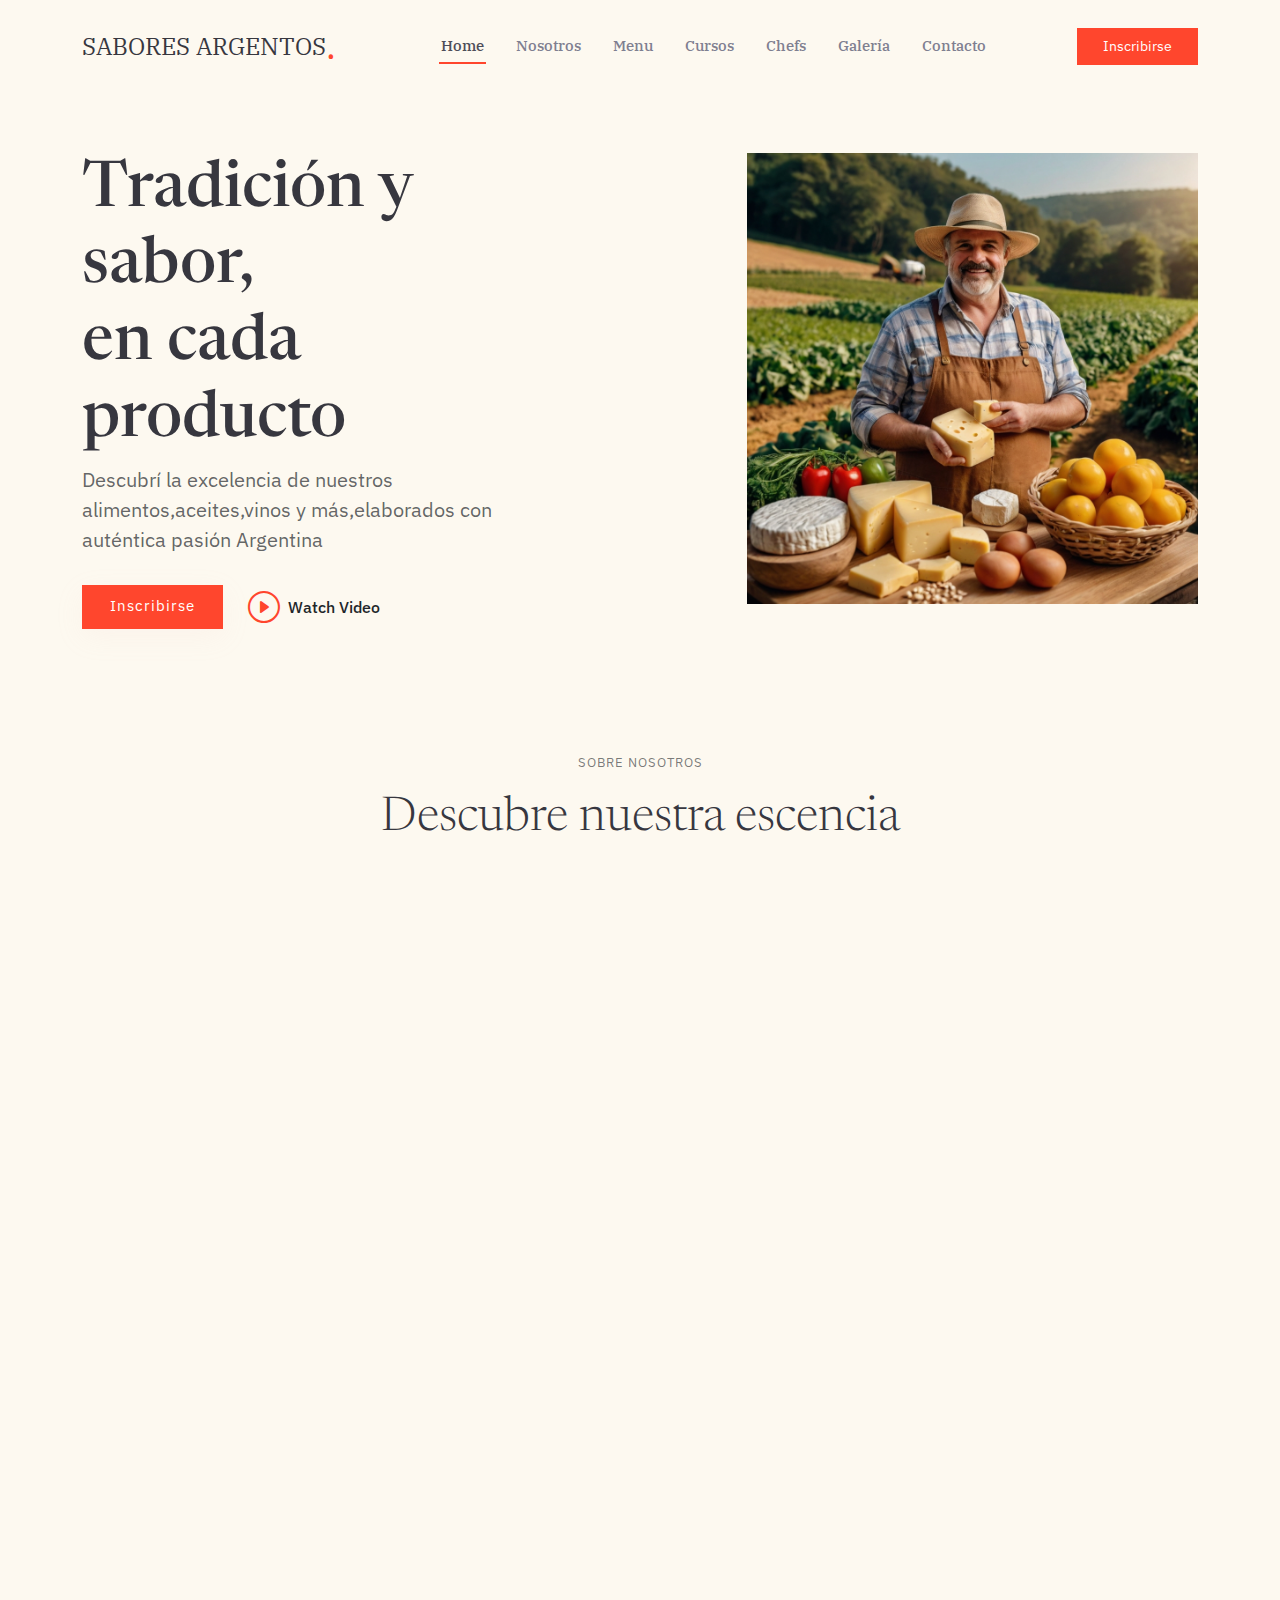
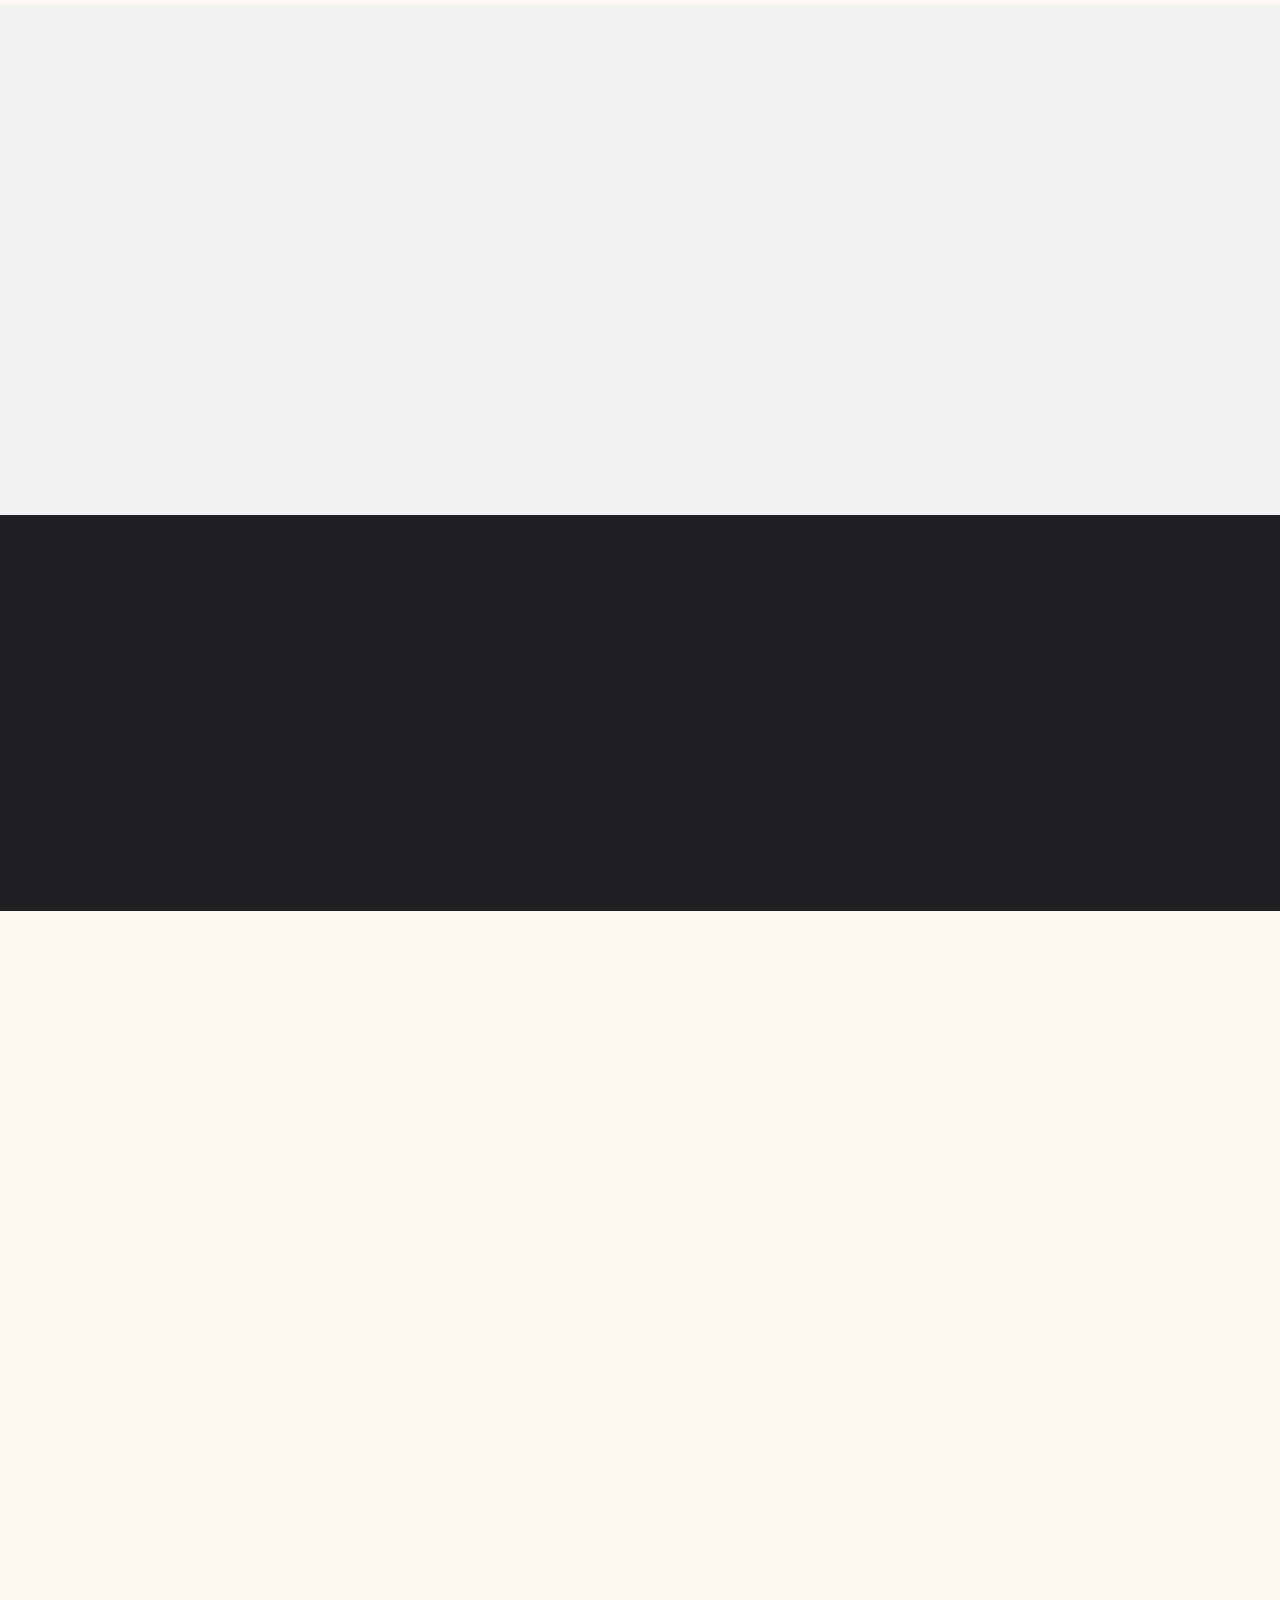
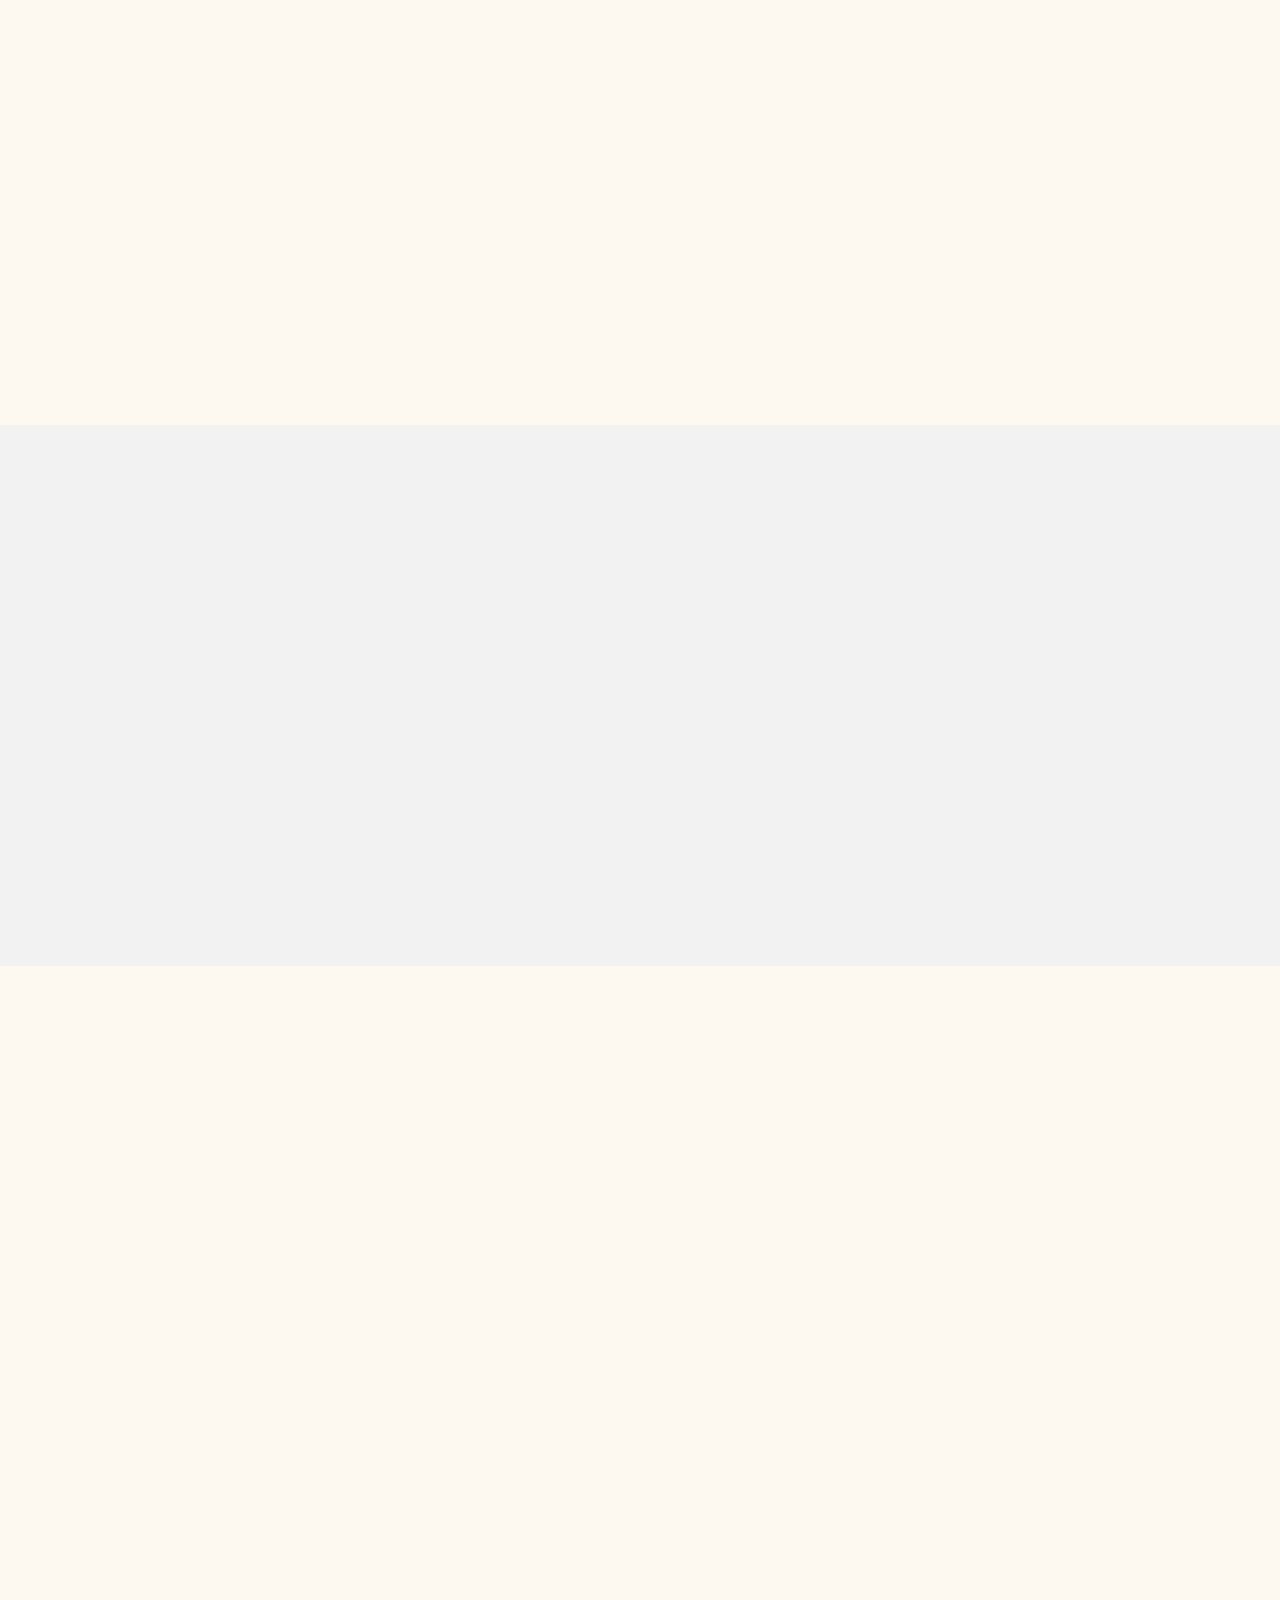
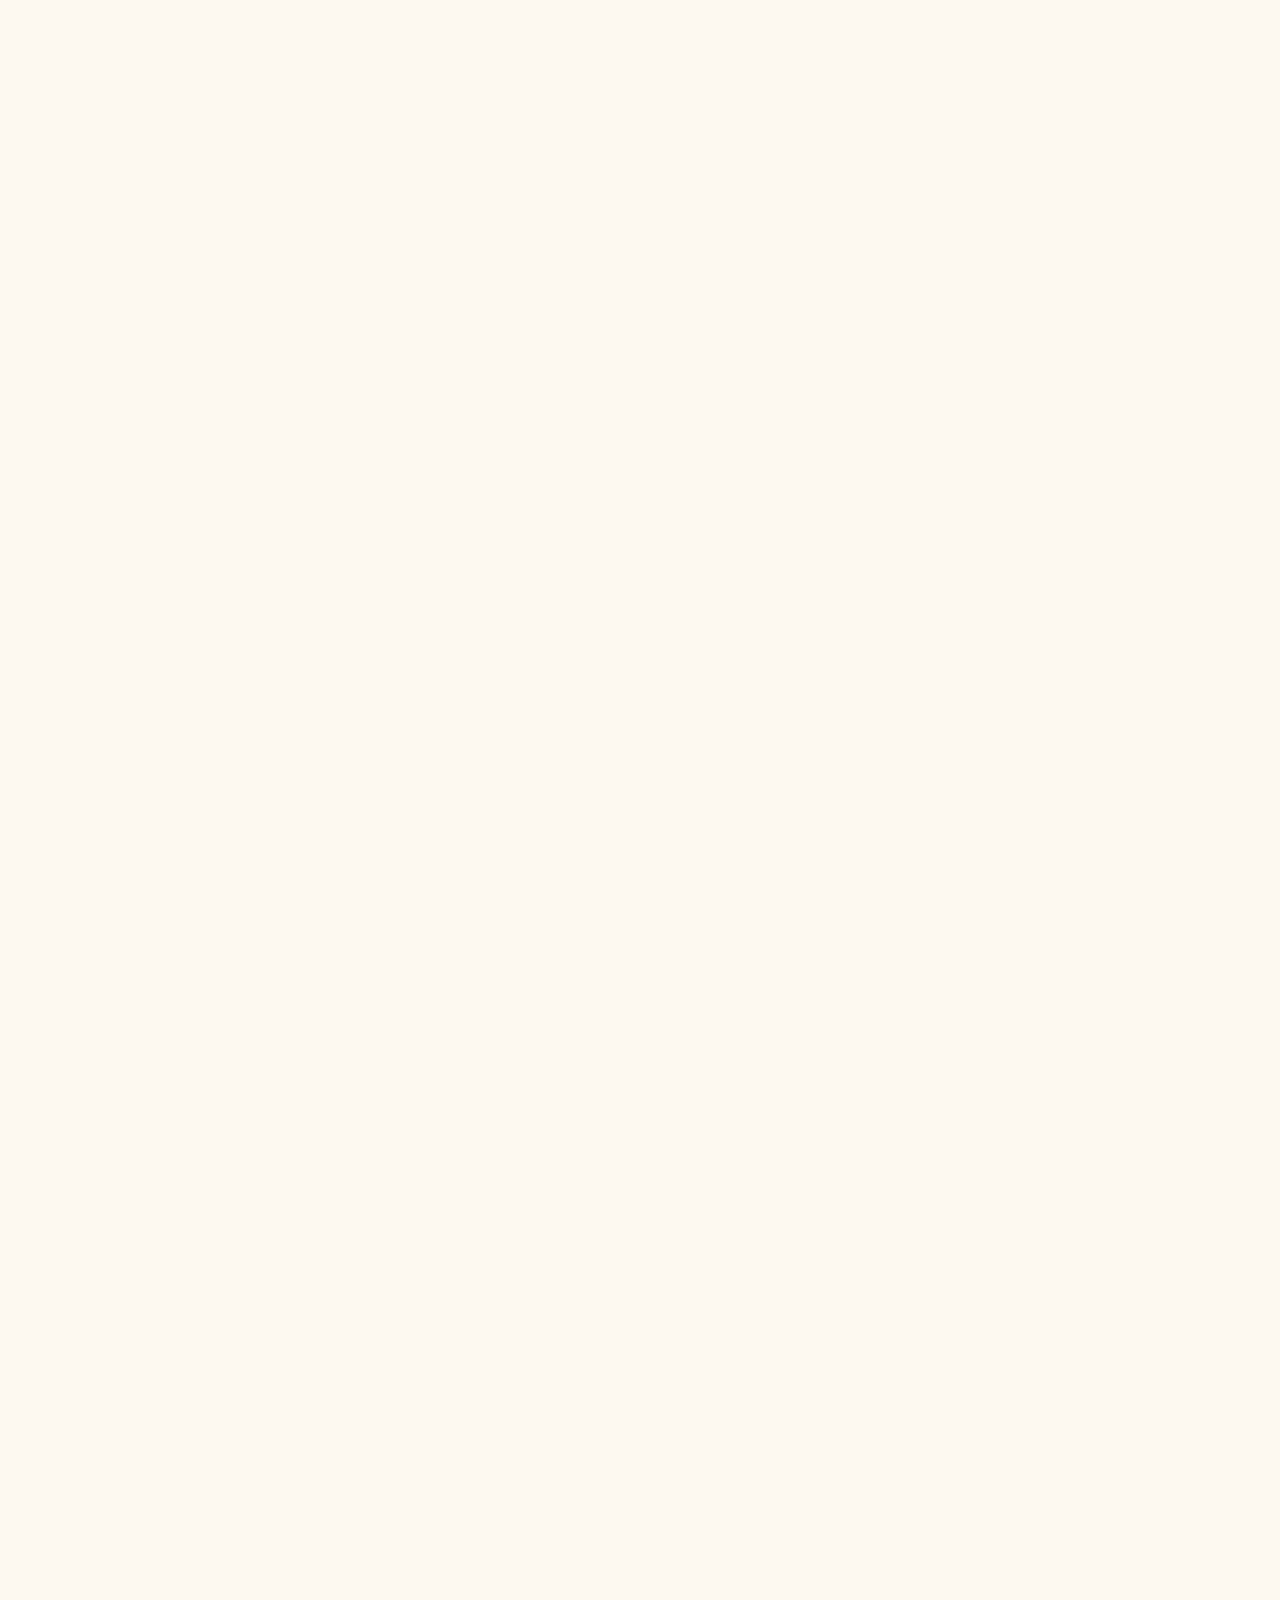
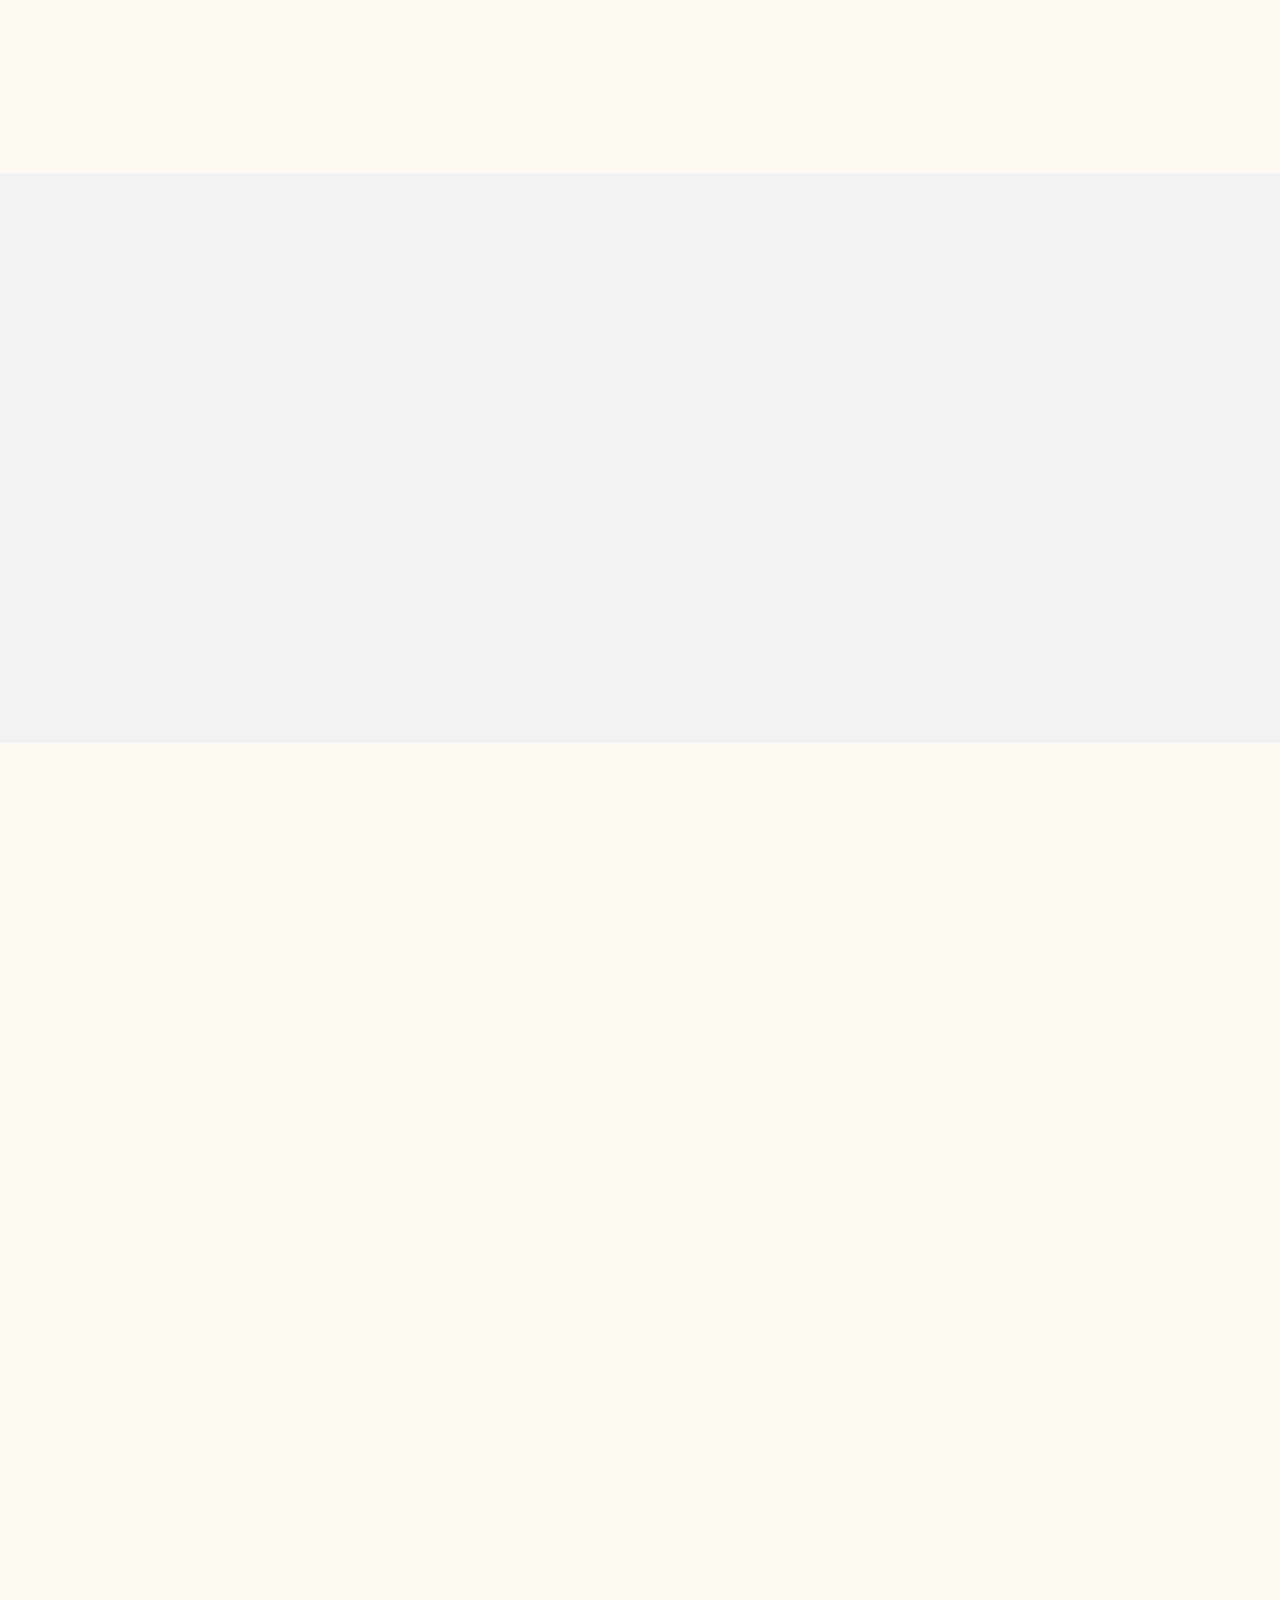
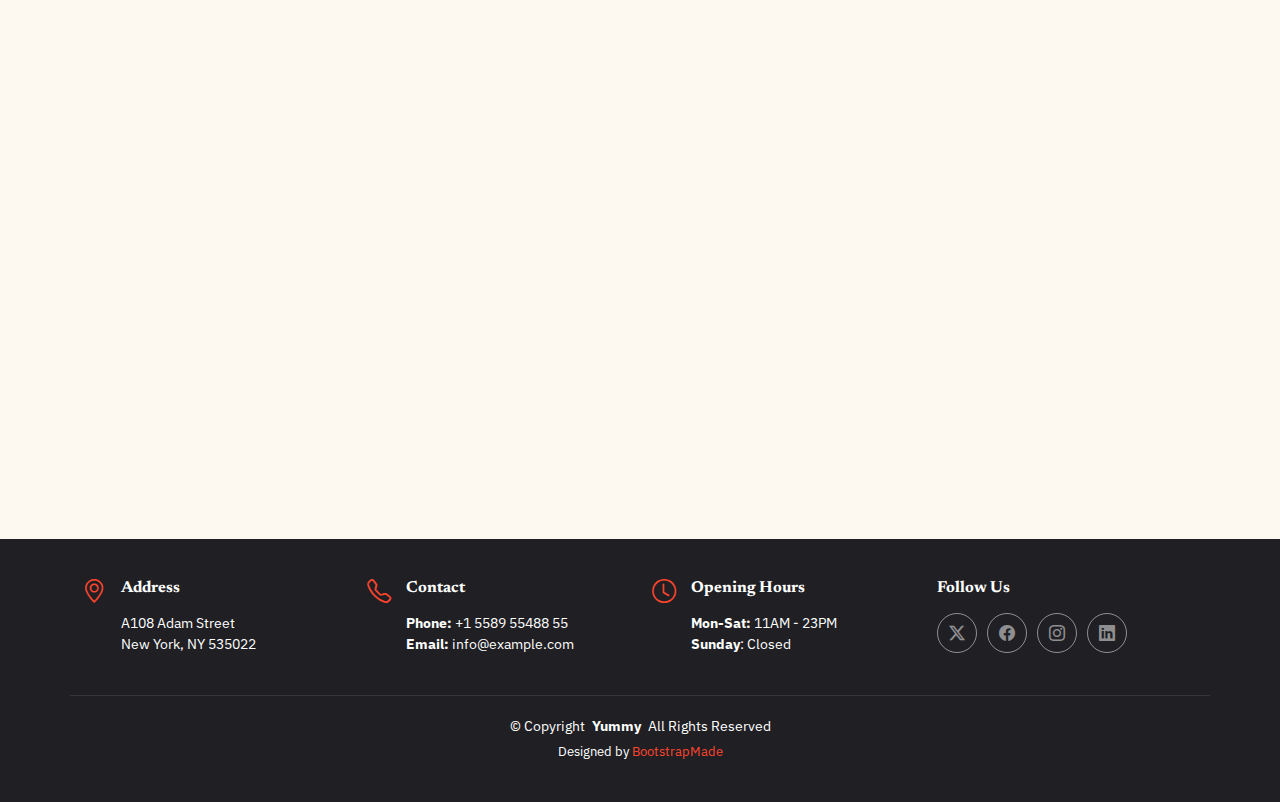
==== index.html @ 03b86dee "SABORESARG" ====
<!DOCTYPE html>
<html lang="en">

<head>
  <meta charset="utf-8">
  <meta content="width=device-width, initial-scale=1.0" name="viewport">
  <title>Index - Sabores Argentos</title>
  <meta content="" name="description">
  <meta content="" name="keywords">
  <!-- Incluyendo la fuente de Google Fonts -->
  <link href="https://fonts.googleapis.com" rel="preconnect">
    <link href="https://fonts.gstatic.com" rel="preconnect" crossorigin>
    <link href="https://fonts.googleapis.com/css2?family=Newsreader:wght@400;500;700&display=swap" rel="stylesheet">
    <link href="https://fonts.googleapis.com/css2?family=IBM+Plex+Sans:ital,wght@0,100;0,200;0,300;0,400;0,500;0,600;0,700;1,100;1,200;1,300;1,400;1,500;1,600;1,700&display=swap" rel="stylesheet">
    <link href="https://fonts.googleapis.com/css2?family=IBM+Plex+Serif:ital,wght@0,100;0,200;0,300;0,400;0,500;0,600;0,700;1,100;1,200;1,300;1,400;1,500;1,600;1,700&display=swap" rel="stylesheet">

    <!-- Tu archivo CSS -->
    <link rel="stylesheet" href="styles.css">

  <!-- Favicons -->
  <link href="assets/img/favicon.png" rel="icon">
  <link href="assets/img/apple-touch-icon.png" rel="apple-touch-icon">

  <!-- Fonts -->
  <link href="https://fonts.googleapis.com" rel="preconnect">
  <link href="https://fonts.gstatic.com" rel="preconnect" crossorigin>
  <link href="https://fonts.googleapis.com/css2?family=Roboto:ital,wght@0,100;0,300;0,400;0,500;0,700;0,900;1,100;1,300;1,400;1,500;1,700;1,900&family=Inter:wght@100;200;300;400;500;600;700;800;900&family=Amatic+SC:wght@400;700&display=swap" rel="stylesheet">

  <!-- Vendor CSS Files -->
  <link href="assets/vendor/bootstrap/css/bootstrap.min.css" rel="stylesheet">
  <link href="assets/vendor/bootstrap-icons/bootstrap-icons.css" rel="stylesheet">
  <link href="assets/vendor/aos/aos.css" rel="stylesheet">
  <link href="assets/vendor/glightbox/css/glightbox.min.css" rel="stylesheet">
  <link href="assets/vendor/swiper/swiper-bundle.min.css" rel="stylesheet">

  <!-- Main CSS File -->
  <link href="assets/css/main.css" rel="stylesheet">

  <!-- =======================================================
  * Template Name: Yummy
  * Template URL: https://bootstrapmade.com/yummy-bootstrap-restaurant-website-template/
  * Updated: Jun 29 2024 with Bootstrap v5.3.3
  * Author: BootstrapMade.com
  * License: https://bootstrapmade.com/license/
  ======================================================== -->
</head>


<body class="index-page">

  <header id="header" class="header d-flex align-items-center sticky-top">
    <div class="container position-relative d-flex align-items-center justify-content-between">

      <a href="index.html" class="logo d-flex align-items-center me-auto me-xl-0">
        <!-- Uncomment the line below if you also wish to use an image logo -->
        <!-- <img src="assets/img/logo.png" alt=""> -->
        <h1 class="sitename">SABORES ARGENTOS</h1>
        <span>.</span>
      </a>

      <nav id="navmenu" class="navmenu">
        <ul>
          <li><a href="#hero" class="active">Home<br></a></li>
          <li><a href="#about">Nosotros</a></li>
          <li><a href="#menu">Menu</a></li>
          <li><a href="#events">Cursos</a></li>
          <li><a href="#chefs">Chefs</a></li>
          <li><a href="#gallery">Galería</a></li>
          
          <li><a href="#contact">Contacto</a></li>
        </ul>
        <i class="mobile-nav-toggle d-xl-none bi bi-list"></i>
      </nav>

      <a class="btn-getstarted" href="index.html#book-a-table">Inscribirse</a>

    </div>
  </header>

  <main class="main">

    <!-- Hero Section -->
    <section id="hero" class="hero section light-background">

      <div class="container">
        <div class="row gy-4 justify-content-center justify-content-lg-between">
          <div class="col-lg-5 order-2 order-lg-1 d-flex flex-column justify-content-center">
            <h1 data-aos="fade-up">Tradición y sabor,<br>en cada producto</h1>
            <p data-aos="fade-up" data-aos-delay="100">Descubrí la excelencia de nuestros alimentos,aceites,vinos y más,elaborados con auténtica pasión Argentina</p>
            <div class="d-flex" data-aos="fade-up" data-aos-delay="200">
              <a href="#book-a-table" class="btn-get-started">Inscribirse</a>
              <a href="https://www.youtube.com/watch?v=LXb3EKWsInQ" class="glightbox btn-watch-video d-flex align-items-center"><i class="bi bi-play-circle"></i><span>Watch Video</span></a>
            </div>
          </div>
          <div class="col-lg-5 order-1 order-lg-2 hero-img" data-aos="zoom-out">
            <title>Image rectangular</title>
            <img src="assets/img/hero-img1.jpg" class="img-fluid animated" alt="">
          </div>
        </div>
      </div>

    </section><!-- /Hero Section -->

    <!-- About Section -->
    <section id="about" class="about section">

      <!-- Section Title -->
      <div class="container section-title" data-aos="fade-up">
        <h2>SOBRE NOSOTROS<br></h2>
        <p><span>Descubre nuestra escencia</span> <span class="description-title"></span></p>
      </div><!-- End Section Title -->

      <div class="container">

        <div class="row gy-4">
          <div class="col-lg-7" data-aos="fade-up" data-aos-delay="100">
            <img src="assets/img/about1.jpg" class="img-fluid mb-4" alt="">
            <div class="book-a-table">
              <h3>Contactános</h3>
              <p>saboresargentos@gmail.com</p>
            </div>
          </div>
          <div class="col-lg-5" data-aos="fade-up" data-aos-delay="250">
            <div class="content ps-0 ps-lg-5">
              <p class="fst-italic">
                Sabores Argentos inició en 2010 Argentina con la misión de distribuir productos gastronómicos.
              </p>
              <ul>
                <li><i class="bi bi-check-circle-fill"></i> <span>Productos de la más alta calidad</span></li>
                <li><i class="bi bi-check-circle-fill"></i> <span>Ofrecemos una experiencia culinaria completa</span></li>
                <li><i class="bi bi-check-circle-fill"></i> <span>Nuestro compromiso con la excelencia se refleja en cada detalle de nuestro productos</span></li>
              </ul>
              <p>
                Desde nuestros inicios,nos hemos enfocado en ofrecer productos artesanales de la más alta calidad,incluyendo charcutería,aceites,dulces y alimentos naturales.
              </p>

              <div class="position-relative mt-4">
                <img src="assets/img/about-2-1.jpg" class="img-fluid" alt="">
                <a href="https://www.youtube.com/watch?v=LXb3EKWsInQ" class="glightbox pulsating-play-btn"></a>
              </div>
            </div>
          </div>
        </div>

      </div>

    </section><!-- /About Section -->

    <!-- Why Us Section -->
    <section id="why-us" class="why-us section light-background">

      <div class="container">

        <div class="row gy-4">

          <div class="col-lg-4" data-aos="fade-up" data-aos-delay="100">
            <div class="why-box">
              <h3>Beneficios únicos</h3>
              <p>
               En Sabores Argentos,ofrecemos experiencias culinarias únicas con productos argentinos de alta calidad,desde alimentos artesanales hasta aceites y vinos selectos,resaltando lo mejor de nuestra tradición.
              </p>
              <div class="text-center">
                <a href="#" class="more-btn"><span>Leer más</span> <i class="bi bi-chevron-right"></i></a>
              </div>
            </div>
          </div><!-- End Why Box -->

          <div class="col-lg-8 d-flex align-items-stretch">
            <div class="row gy-4" data-aos="fade-up" data-aos-delay="200">

              <div class="col-xl-4">
                <div class="icon-box d-flex flex-column justify-content-center align-items-center">
                  <i class="bi bi-clipboard-data"></i>
                  <h4>Envíos</h4>
                  <p>Entregas rápidas y seguras,manteniendo la frescura y calidad de nuestros productos</p>
                </div>
              </div><!-- End Icon Box -->

              <div class="col-xl-4" data-aos="fade-up" data-aos-delay="300">
                <div class="icon-box d-flex flex-column justify-content-center align-items-center">
                  <i class="bi bi-gem"></i>
                  <h4>Atención</h4>
                  <p>Ofrecemos atención personalizada,adaptada a cada cliente</p>
                </div>
              </div><!-- End Icon Box -->

              <div class="col-xl-4" data-aos="fade-up" data-aos-delay="400">
                <div class="icon-box d-flex flex-column justify-content-center align-items-center">
                  <i class="bi bi-inboxes"></i>
                  <h4>Experiencias</h4>
                  <p>Ofrecemos eventos y cursos que te sumergen en la autentica gastronomía</p>
                </div>
              </div><!-- End Icon Box -->

            </div>
          </div>

        </div>

      </div>

    </section><!-- /Why Us Section -->

    <!-- Stats Section -->
    <section id="stats" class="stats section dark-background">

      <img src="assets/img/Stats-bg1.jpg" alt="" data-aos="fade-in">

      <div class="container position-relative" data-aos="fade-up" data-aos-delay="100">

        <div class="row gy-4">

          <div class="col-lg-3 col-md-6">
            <div class="stats-item text-center w-100 h-100">
              <span data-purecounter-start="0" data-purecounter-end="232" data-purecounter-duration="1" class="purecounter"></span>
              <p>Clientes</p>
            </div>
          </div><!-- End Stats Item -->

          <div class="col-lg-3 col-md-6">
            <div class="stats-item text-center w-100 h-100">
              <span data-purecounter-start="0" data-purecounter-end="521" data-purecounter-duration="1" class="purecounter"></span>
              <p>Projectos</p>
            </div>
          </div><!-- End Stats Item -->

          <div class="col-lg-3 col-md-6">
            <div class="stats-item text-center w-100 h-100">
              <span data-purecounter-start="0" data-purecounter-end="1453" data-purecounter-duration="1" class="purecounter"></span>
              <p>Trabajadores</p>
            </div>
          </div><!-- End Stats Item -->

          <div class="col-lg-3 col-md-6">
            <div class="stats-item text-center w-100 h-100">
              <span data-purecounter-start="0" data-purecounter-end="32" data-purecounter-duration="1" class="purecounter"></span>
              <p>Proveedores</p>
            </div>
          </div><!-- End Stats Item -->

        </div>

      </div>

    </section><!-- /Stats Section -->

    <!-- Menu Section -->
    <section id="menu" class="menu section">

      <!-- Section Title -->
      <div class="container section-title" data-aos="fade-up">
        <h2>PRODUCTOS</h2>
        <p><span>Nuestros Productos</span> <span class="description-title"></span></p>
      </div><!-- End Section Title -->

      <div class="container">

        <ul class="nav nav-tabs d-flex justify-content-center" data-aos="fade-up" data-aos-delay="100">

          <li class="nav-item">
            <a class="nav-link active show" data-bs-toggle="tab" data-bs-target="#menu-starters">
              <h4>Sección</h4>
            </a>
          </li><!-- End tab nav item -->

          <li class="nav-item">
            <a class="nav-link" data-bs-toggle="tab" data-bs-target="#menu-breakfast">
              <h4>Charcutería</h4>
            </a><!-- End tab nav item -->

          </li>
          <li class="nav-item">
            <a class="nav-link" data-bs-toggle="tab" data-bs-target="#menu-lunch">
              <h4>Quesos</h4>
            </a>
          </li><!-- End tab nav item -->

          <li class="nav-item">
            <a class="nav-link" data-bs-toggle="tab" data-bs-target="#menu-dinner">
              <h4>Dulces</h4>
            </a>
          </li><!-- End tab nav item -->

        </ul>

        <div class="tab-content" data-aos="fade-up" data-aos-delay="200">

          <div class="tab-pane fade active show" id="menu-starters">

            <div class="tab-header text-center">
              
              <h3>Sección</h3>
            </div>

            <div class="row gy-5">

              <div class="col-lg-4 menu-item">
                <a href="assets/img/menu/menu-item-1.png" class="glightbox"><img src="assets/img/menu/menu-item-1.1.png" class="menu-img img-fluid" alt=""></a>
                <h4>Tomate</h4>
                <p class="ingredients">
                  Redondo,Cherry y Perita
                
                </p>
              </div><!-- Menu Item -->

              <div class="col-lg-4 menu-item">
                <a href="assets/img/menu/menu-item-2.png" class="glightbox"><img src="assets/img/menu/menu-item-2.1.png" class="menu-img img-fluid" alt=""></a>
                <h4>Dulce</h4>
                <p class="ingredients">
                  Lorem, deren, trataro, filede, nerada
                
                </p>
              </div><!-- Menu Item -->

              <div class="col-lg-4 menu-item">
                <a href="assets/img/menu/menu-item-3.png" class="glightbox"><img src="assets/img/menu/menu-item-3.1.png" class="menu-img img-fluid" alt=""></a>
                <h4>Espárragos</h4>
                <p class="ingredients">
                  Verdes,Morados y blancos
                
                </p>
              </div><!-- Menu Item -->

              <div class="col-lg-4 menu-item">
                <a href="assets/img/menu/menu-item-4.png" class="glightbox"><img src="assets/img/menu/menu-item-4.1.png" class="menu-img img-fluid" alt=""></a>
                <h4>Uvas</h4>
                <p class="ingredients">
                  Verdes,rojas y negras
                
                </p>
              </div><!-- Menu Item -->

              <div class="col-lg-4 menu-item">
                <a href="assets/img/menu/menu-item-5.png" class="glightbox"><img src="assets/img/menu/menu-item-5.1.png" class="menu-img img-fluid" alt=""></a>
                <h4>Quesos</h4>
                <p class="ingredients">
                  Lorem, deren, trataro, filede, nerada
                
                </p>
              </div><!-- Menu Item -->

              <div class="col-lg-4 menu-item">
                <a href="assets/img/menu/menu-item-6.png" class="glightbox"><img src="assets/img/menu/menu-item-6.1.png" class="menu-img img-fluid" alt=""></a>
                <h4>Pepinos</h4>
                <p class="ingredients">
                  Lorem, deren, trataro, filede, nerada
               
                </p>
              </div><!-- Menu Item -->

            </div>
          </div><!-- End Starter Menu Content -->

          <div class="tab-pane fade" id="menu-breakfast">

            <div class="tab-header text-center">
              <p>Menu</p>
              <h3>Breakfast</h3>
            </div>

            <div class="row gy-5">

              <div class="col-lg-4 menu-item">
                <a href="assets/img/menu/menu-item-1.png" class="glightbox"><img src="assets/img/menu/menu-item-1.png" class="menu-img img-fluid" alt=""></a>
                <h4>Magnam Tiste</h4>
                <p class="ingredients">
                  Lorem, deren, trataro, filede, nerada
                </p>
                <p class="price">
                  $5.95
                </p>
              </div><!-- Menu Item -->

              <div class="col-lg-4 menu-item">
                <a href="assets/img/menu/menu-item-2.png" class="glightbox"><img src="assets/img/menu/menu-item-2.png" class="menu-img img-fluid" alt=""></a>
                <h4>Aut Luia</h4>
                <p class="ingredients">
                  Lorem, deren, trataro, filede, nerada
                </p>
                <p class="price">
                  $14.95
                </p>
              </div><!-- Menu Item -->

              <div class="col-lg-4 menu-item">
                <a href="assets/img/menu/menu-item-3.png" class="glightbox"><img src="assets/img/menu/menu-item-3.png" class="menu-img img-fluid" alt=""></a>
                <h4>Est Eligendi</h4>
                <p class="ingredients">
                  Lorem, deren, trataro, filede, nerada
                </p>
                <p class="price">
                  $8.95
                </p>
              </div><!-- Menu Item -->

              <div class="col-lg-4 menu-item">
                <a href="assets/img/menu/menu-item-4.png" class="glightbox"><img src="assets/img/menu/menu-item-4.png" class="menu-img img-fluid" alt=""></a>
                <h4>Eos Luibusdam</h4>
                <p class="ingredients">
                  Lorem, deren, trataro, filede, nerada
                </p>
                <p class="price">
                  $12.95
                </p>
              </div><!-- Menu Item -->

              <div class="col-lg-4 menu-item">
                <a href="assets/img/menu/menu-item-5.png" class="glightbox"><img src="assets/img/menu/menu-item-5.png" class="menu-img img-fluid" alt=""></a>
                <h4>Eos Luibusdam</h4>
                <p class="ingredients">
                  Lorem, deren, trataro, filede, nerada
                </p>
                <p class="price">
                  $12.95
                </p>
              </div><!-- Menu Item -->

              <div class="col-lg-4 menu-item">
                <a href="assets/img/menu/menu-item-6.png" class="glightbox"><img src="assets/img/menu/menu-item-6.png" class="menu-img img-fluid" alt=""></a>
                <h4>Laboriosam Direva</h4>
                <p class="ingredients">
                  Lorem, deren, trataro, filede, nerada
                </p>
                <p class="price">
                  $9.95
                </p>
              </div><!-- Menu Item -->

            </div>
          </div><!-- End Breakfast Menu Content -->

          <div class="tab-pane fade" id="menu-lunch">

            <div class="tab-header text-center">
              <p>Menu</p>
              <h3>Lunch</h3>
            </div>

            <div class="row gy-5">

              <div class="col-lg-4 menu-item">
                <a href="assets/img/menu/menu-item-1.png" class="glightbox"><img src="assets/img/menu/menu-item-1.png" class="menu-img img-fluid" alt=""></a>
                <h4>Magnam Tiste</h4>
                <p class="ingredients">
                  Lorem, deren, trataro, filede, nerada
                </p>
                <p class="price">
                  $5.95
                </p>
              </div><!-- Menu Item -->

              <div class="col-lg-4 menu-item">
                <a href="assets/img/menu/menu-item-2.png" class="glightbox"><img src="assets/img/menu/menu-item-2.png" class="menu-img img-fluid" alt=""></a>
                <h4>Aut Luia</h4>
                <p class="ingredients">
                  Lorem, deren, trataro, filede, nerada
                </p>
                <p class="price">
                  $14.95
                </p>
              </div><!-- Menu Item -->

              <div class="col-lg-4 menu-item">
                <a href="assets/img/menu/menu-item-3.png" class="glightbox"><img src="assets/img/menu/menu-item-3.png" class="menu-img img-fluid" alt=""></a>
                <h4>Est Eligendi</h4>
                <p class="ingredients">
                  Lorem, deren, trataro, filede, nerada
                </p>
                <p class="price">
                  $8.95
                </p>
              </div><!-- Menu Item -->

              <div class="col-lg-4 menu-item">
                <a href="assets/img/menu/menu-item-4.png" class="glightbox"><img src="assets/img/menu/menu-item-4.png" class="menu-img img-fluid" alt=""></a>
                <h4>Eos Luibusdam</h4>
                <p class="ingredients">
                  Lorem, deren, trataro, filede, nerada
                </p>
                <p class="price">
                  $12.95
                </p>
              </div><!-- Menu Item -->

              <div class="col-lg-4 menu-item">
                <a href="assets/img/menu/menu-item-5.png" class="glightbox"><img src="assets/img/menu/menu-item-5.png" class="menu-img img-fluid" alt=""></a>
                <h4>Eos Luibusdam</h4>
                <p class="ingredients">
                  Lorem, deren, trataro, filede, nerada
                </p>
                <p class="price">
                  $12.95
                </p>
              </div><!-- Menu Item -->

              <div class="col-lg-4 menu-item">
                <a href="assets/img/menu/menu-item-6.png" class="glightbox"><img src="assets/img/menu/menu-item-6.png" class="menu-img img-fluid" alt=""></a>
                <h4>Laboriosam Direva</h4>
                <p class="ingredients">
                  Lorem, deren, trataro, filede, nerada
                </p>
                <p class="price">
                  $9.95
                </p>
              </div><!-- Menu Item -->

            </div>
          </div><!-- End Lunch Menu Content -->

          <div class="tab-pane fade" id="menu-dinner">

            <div class="tab-header text-center">
              <p>Menu</p>
              <h3>Dinner</h3>
            </div>

            <div class="row gy-5">

              <div class="col-lg-4 menu-item">
                <a href="assets/img/menu/menu-item-1.png" class="glightbox"><img src="assets/img/menu/menu-item-1.png" class="menu-img img-fluid" alt=""></a>
                <h4>Magnam Tiste</h4>
                <p class="ingredients">
                  Lorem, deren, trataro, filede, nerada
                </p>
                <p class="price">
                  $5.95
                </p>
              </div><!-- Menu Item -->

              <div class="col-lg-4 menu-item">
                <a href="assets/img/menu/menu-item-2.png" class="glightbox"><img src="assets/img/menu/menu-item-2.png" class="menu-img img-fluid" alt=""></a>
                <h4>Aut Luia</h4>
                <p class="ingredients">
                  Lorem, deren, trataro, filede, nerada
                </p>
                <p class="price">
                  $14.95
                </p>
              </div><!-- Menu Item -->

              <div class="col-lg-4 menu-item">
                <a href="assets/img/menu/menu-item-3.png" class="glightbox"><img src="assets/img/menu/menu-item-3.png" class="menu-img img-fluid" alt=""></a>
                <h4>Est Eligendi</h4>
                <p class="ingredients">
                  Lorem, deren, trataro, filede, nerada
                </p>
                <p class="price">
                  $8.95
                </p>
              </div><!-- Menu Item -->

              <div class="col-lg-4 menu-item">
                <a href="assets/img/menu/menu-item-4.png" class="glightbox"><img src="assets/img/menu/menu-item-4.png" class="menu-img img-fluid" alt=""></a>
                <h4>Eos Luibusdam</h4>
                <p class="ingredients">
                  Lorem, deren, trataro, filede, nerada
                </p>
                <p class="price">
                  $12.95
                </p>
              </div><!-- Menu Item -->

              <div class="col-lg-4 menu-item">
                <a href="assets/img/menu/menu-item-5.png" class="glightbox"><img src="assets/img/menu/menu-item-5.png" class="menu-img img-fluid" alt=""></a>
                <h4>Eos Luibusdam</h4>
                <p class="ingredients">
                  Lorem, deren, trataro, filede, nerada
                </p>
                <p class="price">
                  $12.95
                </p>
              </div><!-- Menu Item -->

              <div class="col-lg-4 menu-item">
                <a href="assets/img/menu/menu-item-6.png" class="glightbox"><img src="assets/img/menu/menu-item-6.png" class="menu-img img-fluid" alt=""></a>
                <h4>Laboriosam Direva</h4>
                <p class="ingredients">
                  Lorem, deren, trataro, filede, nerada
                </p>
                <p class="price">
                  $9.95
                </p>
              </div><!-- Menu Item -->

            </div>
          </div><!-- End Dinner Menu Content -->

        </div>

      </div>

    </section><!-- /Menu Section -->

    <!-- Testimonials Section -->
    <section id="testimonials" class="testimonials section light-background">

      <!-- Section Title -->
      <div class="container section-title" data-aos="fade-up">
        <h2>TESTIMONIOS</h2>
        <p>Reseñas Destacadas <span class="description-title"></span></p>
      </div><!-- End Section Title -->

      <div class="container" data-aos="fade-up" data-aos-delay="100">

        <div class="swiper init-swiper">
          <script type="application/json" class="swiper-config">
            {
              "loop": true,
              "speed": 600,
              "autoplay": {
                "delay": 5000
              },
              "slidesPerView": "auto",
              "pagination": {
                "el": ".swiper-pagination",
                "type": "bullets",
                "clickable": true
              }
            }
          </script>
          <div class="swiper-wrapper">

            <div class="swiper-slide">
              <div class="testimonial-item">
                <div class="row gy-4 justify-content-center">
                  <div class="col-lg-6">
                    <div class="testimonial-content">
                      <p>
                        <i class="bi bi-quote quote-icon-left"></i>
                        <span>Proin iaculis purus consequat sem cure digni ssim donec porttitora entum suscipit rhoncus. Accusantium quam, ultricies eget id, aliquam eget nibh et. Maecen aliquam, risus at semper.</span>
                        <i class="bi bi-quote quote-icon-right"></i>
                      </p>
                      <h3>Saul Goodman</h3>
                      <h4>Ceo &amp; Founder</h4>
                      <div class="stars">
                        <i class="bi bi-star-fill"></i><i class="bi bi-star-fill"></i><i class="bi bi-star-fill"></i><i class="bi bi-star-fill"></i><i class="bi bi-star-fill"></i>
                      </div>
                    </div>
                  </div>
                  <div class="col-lg-2 text-center">
                    <img src="assets/img/testimonials/testimonials-1.jpg" class="img-fluid testimonial-img" alt="">
                  </div>
                </div>
              </div>
            </div><!-- End testimonial item -->

            <div class="swiper-slide">
              <div class="testimonial-item">
                <div class="row gy-4 justify-content-center">
                  <div class="col-lg-6">
                    <div class="testimonial-content">
                      <p>
                        <i class="bi bi-quote quote-icon-left"></i>
                        <span>Export tempor illum tamen malis malis eram quae irure esse labore quem cillum quid cillum eram malis quorum velit fore eram velit sunt aliqua noster fugiat irure amet legam anim culpa.</span>
                        <i class="bi bi-quote quote-icon-right"></i>
                      </p>
                      <h3>Sara Wilsson</h3>
                      <h4>Designer</h4>
                      <div class="stars">
                        <i class="bi bi-star-fill"></i><i class="bi bi-star-fill"></i><i class="bi bi-star-fill"></i><i class="bi bi-star-fill"></i><i class="bi bi-star-fill"></i>
                      </div>
                    </div>
                  </div>
                  <div class="col-lg-2 text-center">
                    <img src="assets/img/testimonials/testimonials-2.jpg" class="img-fluid testimonial-img" alt="">
                  </div>
                </div>
              </div>
            </div><!-- End testimonial item -->

            <div class="swiper-slide">
              <div class="testimonial-item">
                <div class="row gy-4 justify-content-center">
                  <div class="col-lg-6">
                    <div class="testimonial-content">
                      <p>
                        <i class="bi bi-quote quote-icon-left"></i>
                        <span>Sabores Argentos nos sorprendió gratamente con su atención impecable y la calidad excepcional de sus productos.La experiencia culinaria fue autentica y memorable,definitivamente una joya en la gastronomía argentina.</span>
                        <i class="bi bi-quote quote-icon-right"></i>
                      </p>
                      <h3>Mariana Lopez</h3>
                      <h4>Clienta</h4>
                      <div class="stars">
                        <i class="bi bi-star-fill"></i><i class="bi bi-star-fill"></i><i class="bi bi-star-fill"></i><i class="bi bi-star-fill"></i><i class="bi bi-star-fill"></i>
                      </div>
                    </div>
                  </div>
                  <div class="col-lg-2 text-center">
                    <img src="assets/img/testimonials/testimonials-3.jpg" class="img-fluid testimonial-img" alt="">
                  </div>
                </div>
              </div>
            </div><!-- End testimonial item -->

            <div class="swiper-slide">
              <div class="testimonial-item">
                <div class="row gy-4 justify-content-center">
                  <div class="col-lg-6">
                    <div class="testimonial-content">
                      <p>
                        <i class="bi bi-quote quote-icon-left"></i>
                        <span>Fugiat enim eram quae cillum dolore dolor amet nulla culpa multos export minim fugiat minim velit minim dolor enim duis veniam ipsum anim magna sunt elit fore quem dolore labore illum veniam.</span>
                        <i class="bi bi-quote quote-icon-right"></i>
                      </p>
                      <h3>John Larson</h3>
                      <h4>Entrepreneur</h4>
                      <div class="stars">
                        <i class="bi bi-star-fill"></i><i class="bi bi-star-fill"></i><i class="bi bi-star-fill"></i><i class="bi bi-star-fill"></i><i class="bi bi-star-fill"></i>
                      </div>
                    </div>
                  </div>
                  <div class="col-lg-2 text-center">
                    <img src="assets/img/testimonials/testimonials-4.jpg" class="img-fluid testimonial-img" alt="">
                  </div>
                </div>
              </div>
            </div><!-- End testimonial item -->

          </div>
          <div class="swiper-pagination"></div>
        </div>

      </div>

    </section><!-- /Testimonials Section -->

    <!-- Events Section -->
    <section id="events" class="events section">

      <div class="container-fluid" data-aos="fade-up" data-aos-delay="100">

        <div class="swiper init-swiper">
          <script type="application/json" class="swiper-config">
            {
              "loop": true,
              "speed": 600,
              "autoplay": {
                "delay": 5000
              },
              "slidesPerView": "auto",
              "pagination": {
                "el": ".swiper-pagination",
                "type": "bullets",
                "clickable": true
              },
              "breakpoints": {
                "320": {
                  "slidesPerView": 1,
                  "spaceBetween": 40
                },
                "1200": {
                  "slidesPerView": 3,
                  "spaceBetween": 1
                }
              }
            }
          </script>
          <div class="swiper-wrapper">

            <div class="swiper-slide event-item d-flex flex-column justify-content-end" style="background-image: url(assets/img/events-1.jpg)">
              <h3>Taller Gran Gaucho</h3>
              <div class="price align-self-start">$220mil</div>
              <p class="description">
                Curso presencial de gastronomía regional.
              </p>
            </div><!-- End Event item -->

            <div class="swiper-slide event-item d-flex flex-column justify-content-end" style="background-image: url(assets/img/events-2.jpg)">
              <h3>Pan Casero</h3>
              <div class="price align-self-start">$120mil</div>
              <p class="description">
                Aprende técnicas artesanales para crear el pan perfecto.
              </p>
            </div><!-- End Event item -->

            <div class="swiper-slide event-item d-flex flex-column justify-content-end" style="background-image: url(assets/img/events-3.jpg)">
              <h3>Cortes de carne</h3>
              <div class="price align-self-start">$190mil</div>
              <p class="description">
               Domina los secretos de los diferentes cortes de carne.
              </p>
            </div><!-- End Event item -->

            <div class="swiper-slide event-item d-flex flex-column justify-content-end" style="background-image: url(assets/img/events-4.jpg)">
              <h3>Postres Tradicionales</h3>
              <div class="price align-self-start">$150mil</div>
              <p class="description">
                Además del dulce de leche, incluye otras recetas.
              </p>
            </div><!-- End Event item -->

          </div>
          <div class="swiper-pagination"></div>
        </div>

      </div>

    </section><!-- /Events Section -->

    <!-- Chefs Section -->
    <section id="chefs" class="chefs section">

      <!-- Section Title -->
      <div class="container section-title" data-aos="fade-up">
        <h2>chefs</h2>
        <p><span>Our</span> <span class="description-title">Proffesional Chefs<br></span></p>
      </div><!-- End Section Title -->

      <div class="container">

        <div class="row gy-4">

          <div class="col-lg-4 d-flex align-items-stretch" data-aos="fade-up" data-aos-delay="100">
            <div class="team-member">
              <div class="member-img">
                <img src="assets/img/chefs/chefs-1.jpg" class="img-fluid" alt="">
                <div class="social">
                  <a href=""><i class="bi bi-twitter-x"></i></a>
                  <a href=""><i class="bi bi-facebook"></i></a>
                  <a href=""><i class="bi bi-instagram"></i></a>
                  <a href=""><i class="bi bi-linkedin"></i></a>
                </div>
              </div>
              <div class="member-info">
                <h4>Walter White</h4>
                <span>Master Chef</span>
                <p>Velit aut quia fugit et et. Dolorum ea voluptate vel tempore tenetur ipsa quae aut. Ipsum exercitationem iure minima enim corporis et voluptate.</p>
              </div>
            </div>
          </div><!-- End Chef Team Member -->

          <div class="col-lg-4 d-flex align-items-stretch" data-aos="fade-up" data-aos-delay="200">
            <div class="team-member">
              <div class="member-img">
                <img src="assets/img/chefs/chefs-2.jpg" class="img-fluid" alt="">
                <div class="social">
                  <a href=""><i class="bi bi-twitter-x"></i></a>
                  <a href=""><i class="bi bi-facebook"></i></a>
                  <a href=""><i class="bi bi-instagram"></i></a>
                  <a href=""><i class="bi bi-linkedin"></i></a>
                </div>
              </div>
              <div class="member-info">
                <h4>Sarah Jhonson</h4>
                <span>Patissier</span>
                <p>Quo esse repellendus quia id. Est eum et accusantium pariatur fugit nihil minima suscipit corporis. Voluptate sed quas reiciendis animi neque sapiente.</p>
              </div>
            </div>
          </div><!-- End Chef Team Member -->

          <div class="col-lg-4 d-flex align-items-stretch" data-aos="fade-up" data-aos-delay="300">
            <div class="team-member">
              <div class="member-img">
                <img src="assets/img/chefs/chefs-3.jpg" class="img-fluid" alt="">
                <div class="social">
                  <a href=""><i class="bi bi-twitter-x"></i></a>
                  <a href=""><i class="bi bi-facebook"></i></a>
                  <a href=""><i class="bi bi-instagram"></i></a>
                  <a href=""><i class="bi bi-linkedin"></i></a>
                </div>
              </div>
              <div class="member-info">
                <h4>William Anderson</h4>
                <span>Cook</span>
                <p>Vero omnis enim consequatur. Voluptas consectetur unde qui molestiae deserunt. Voluptates enim aut architecto porro aspernatur molestiae modi.</p>
              </div>
            </div>
          </div><!-- End Chef Team Member -->

        </div>

      </div>

    </section><!-- /Chefs Section -->

    <!-- Book A Table Section -->
    <section id="book-a-table" class="book-a-table section">

      <!-- Section Title -->
      <div class="container section-title" data-aos="fade-up">
        <h2>Book A Table</h2>
        <p><span>Book Your</span> <span class="description-title">Stay With Us<br></span></p>
      </div><!-- End Section Title -->

      <div class="container">

        <div class="row g-0" data-aos="fade-up" data-aos-delay="100">

          <div class="col-lg-4 reservation-img" style="background-image: url(assets/img/reservation.jpg);"></div>

          <div class="col-lg-8 d-flex align-items-center reservation-form-bg" data-aos="fade-up" data-aos-delay="200">
            <form action="forms/book-a-table.php" method="post" role="form" class="php-email-form">
              <div class="row gy-4">
                <div class="col-lg-4 col-md-6">
                  <input type="text" name="name" class="form-control" id="name" placeholder="Your Name" required="">
                </div>
                <div class="col-lg-4 col-md-6">
                  <input type="email" class="form-control" name="email" id="email" placeholder="Your Email" required="">
                </div>
                <div class="col-lg-4 col-md-6">
                  <input type="text" class="form-control" name="phone" id="phone" placeholder="Your Phone" required="">
                </div>
                <div class="col-lg-4 col-md-6">
                  <input type="date" name="date" class="form-control" id="date" placeholder="Date" required="">
                </div>
                <div class="col-lg-4 col-md-6">
                  <input type="time" class="form-control" name="time" id="time" placeholder="Time" required="">
                </div>
                <div class="col-lg-4 col-md-6">
                  <input type="number" class="form-control" name="people" id="people" placeholder="# of people" required="">
                </div>
              </div>

              <div class="form-group mt-3">
                <textarea class="form-control" name="message" rows="5" placeholder="Message"></textarea>
              </div>

              <div class="text-center mt-3">
                <div class="loading">Loading</div>
                <div class="error-message"></div>
                <div class="sent-message">Your booking request was sent. We will call back or send an Email to confirm your reservation. Thank you!</div>
                <button type="submit">Book a Table</button>
              </div>
            </form>
          </div><!-- End Reservation Form -->

        </div>

      </div>

    </section><!-- /Book A Table Section -->

    <!-- Gallery Section -->
    <section id="gallery" class="gallery section light-background">

      <!-- Section Title -->
      <div class="container section-title" data-aos="fade-up">
        <h2>Gallery</h2>
        <p><span>Check</span> <span class="description-title">Our Gallery</span></p>
      </div><!-- End Section Title -->

      <div class="container" data-aos="fade-up" data-aos-delay="100">

        <div class="swiper init-swiper">
          <script type="application/json" class="swiper-config">
            {
              "loop": true,
              "speed": 600,
              "autoplay": {
                "delay": 5000
              },
              "slidesPerView": "auto",
              "centeredSlides": true,
              "pagination": {
                "el": ".swiper-pagination",
                "type": "bullets",
                "clickable": true
              },
              "breakpoints": {
                "320": {
                  "slidesPerView": 1,
                  "spaceBetween": 0
                },
                "768": {
                  "slidesPerView": 3,
                  "spaceBetween": 20
                },
                "1200": {
                  "slidesPerView": 5,
                  "spaceBetween": 20
                }
              }
            }
          </script>
          <div class="swiper-wrapper align-items-center">
            <div class="swiper-slide"><a class="glightbox" data-gallery="images-gallery" href="assets/img/gallery/gallery-1.jpg"><img src="assets/img/gallery/gallery-1.jpg" class="img-fluid" alt=""></a></div>
            <div class="swiper-slide"><a class="glightbox" data-gallery="images-gallery" href="assets/img/gallery/gallery-2.jpg"><img src="assets/img/gallery/gallery-2.jpg" class="img-fluid" alt=""></a></div>
            <div class="swiper-slide"><a class="glightbox" data-gallery="images-gallery" href="assets/img/gallery/gallery-3.jpg"><img src="assets/img/gallery/gallery-3.jpg" class="img-fluid" alt=""></a></div>
            <div class="swiper-slide"><a class="glightbox" data-gallery="images-gallery" href="assets/img/gallery/gallery-4.jpg"><img src="assets/img/gallery/gallery-4.jpg" class="img-fluid" alt=""></a></div>
            <div class="swiper-slide"><a class="glightbox" data-gallery="images-gallery" href="assets/img/gallery/gallery-5.jpg"><img src="assets/img/gallery/gallery-5.jpg" class="img-fluid" alt=""></a></div>
            <div class="swiper-slide"><a class="glightbox" data-gallery="images-gallery" href="assets/img/gallery/gallery-6.jpg"><img src="assets/img/gallery/gallery-6.jpg" class="img-fluid" alt=""></a></div>
            <div class="swiper-slide"><a class="glightbox" data-gallery="images-gallery" href="assets/img/gallery/gallery-7.jpg"><img src="assets/img/gallery/gallery-7.jpg" class="img-fluid" alt=""></a></div>
            <div class="swiper-slide"><a class="glightbox" data-gallery="images-gallery" href="assets/img/gallery/gallery-8.jpg"><img src="assets/img/gallery/gallery-8.jpg" class="img-fluid" alt=""></a></div>
          </div>
          <div class="swiper-pagination"></div>
        </div>

      </div>

    </section><!-- /Gallery Section -->

    <!-- Contact Section -->
    <section id="contact" class="contact section">

      <!-- Section Title -->
      <div class="container section-title" data-aos="fade-up">
        <h2>Contact</h2>
        <p><span>Need Help?</span> <span class="description-title">Contact Us</span></p>
      </div><!-- End Section Title -->

      <div class="container" data-aos="fade-up" data-aos-delay="100">

        <div class="mb-5">
          <iframe style="width: 100%; height: 400px;" src="https://www.google.com/maps/embed?pb=!1m14!1m8!1m3!1d12097.433213460943!2d-74.0062269!3d40.7101282!3m2!1i1024!2i768!4f13.1!3m3!1m2!1s0x0%3A0xb89d1fe6bc499443!2sDowntown+Conference+Center!5e0!3m2!1smk!2sbg!4v1539943755621" frameborder="0" allowfullscreen=""></iframe>
        </div><!-- End Google Maps -->

        <div class="row gy-4">

          <div class="col-md-6">
            <div class="info-item d-flex align-items-center" data-aos="fade-up" data-aos-delay="200">
              <i class="icon bi bi-geo-alt flex-shrink-0"></i>
              <div>
                <h3>Address</h3>
                <p>A108 Adam Street, New York, NY 535022</p>
              </div>
            </div>
          </div><!-- End Info Item -->

          <div class="col-md-6">
            <div class="info-item d-flex align-items-center" data-aos="fade-up" data-aos-delay="300">
              <i class="icon bi bi-telephone flex-shrink-0"></i>
              <div>
                <h3>Call Us</h3>
                <p>+1 5589 55488 55</p>
              </div>
            </div>
          </div><!-- End Info Item -->

          <div class="col-md-6">
            <div class="info-item d-flex align-items-center" data-aos="fade-up" data-aos-delay="400">
              <i class="icon bi bi-envelope flex-shrink-0"></i>
              <div>
                <h3>Email Us</h3>
                <p>info@example.com</p>
              </div>
            </div>
          </div><!-- End Info Item -->

          <div class="col-md-6">
            <div class="info-item d-flex align-items-center" data-aos="fade-up" data-aos-delay="500">
              <i class="icon bi bi-clock flex-shrink-0"></i>
              <div>
                <h3>Opening Hours<br></h3>
                <p><strong>Mon-Sat:</strong> 11AM - 23PM; <strong>Sunday:</strong> Closed</p>
              </div>
            </div>
          </div><!-- End Info Item -->

        </div>

        <form action="forms/contact.php" method="post" class="php-email-form" data-aos="fade-up" data-aos-delay="600">
          <div class="row gy-4">

            <div class="col-md-6">
              <input type="text" name="name" class="form-control" placeholder="Your Name" required="">
            </div>

            <div class="col-md-6 ">
              <input type="email" class="form-control" name="email" placeholder="Your Email" required="">
            </div>

            <div class="col-md-12">
              <input type="text" class="form-control" name="subject" placeholder="Subject" required="">
            </div>

            <div class="col-md-12">
              <textarea class="form-control" name="message" rows="6" placeholder="Message" required=""></textarea>
            </div>

            <div class="col-md-12 text-center">
              <div class="loading">Loading</div>
              <div class="error-message"></div>
              <div class="sent-message">Your message has been sent. Thank you!</div>

              <button type="submit">Send Message</button>
            </div>

          </div>
        </form><!-- End Contact Form -->

      </div>

    </section><!-- /Contact Section -->

  </main>

  <footer id="footer" class="footer dark-background">

    <div class="container">
      <div class="row gy-3">
        <div class="col-lg-3 col-md-6 d-flex">
          <i class="bi bi-geo-alt icon"></i>
          <div class="address">
            <h4>Address</h4>
            <p>A108 Adam Street</p>
            <p>New York, NY 535022</p>
            <p></p>
          </div>

        </div>

        <div class="col-lg-3 col-md-6 d-flex">
          <i class="bi bi-telephone icon"></i>
          <div>
            <h4>Contact</h4>
            <p>
              <strong>Phone:</strong> <span>+1 5589 55488 55</span><br>
              <strong>Email:</strong> <span>info@example.com</span><br>
            </p>
          </div>
        </div>

        <div class="col-lg-3 col-md-6 d-flex">
          <i class="bi bi-clock icon"></i>
          <div>
            <h4>Opening Hours</h4>
            <p>
              <strong>Mon-Sat:</strong> <span>11AM - 23PM</span><br>
              <strong>Sunday</strong>: <span>Closed</span>
            </p>
          </div>
        </div>

        <div class="col-lg-3 col-md-6">
          <h4>Follow Us</h4>
          <div class="social-links d-flex">
            <a href="#" class="twitter"><i class="bi bi-twitter-x"></i></a>
            <a href="#" class="facebook"><i class="bi bi-facebook"></i></a>
            <a href="#" class="instagram"><i class="bi bi-instagram"></i></a>
            <a href="#" class="linkedin"><i class="bi bi-linkedin"></i></a>
          </div>
        </div>

      </div>
    </div>

    <div class="container copyright text-center mt-4">
      <p>© <span>Copyright</span> <strong class="px-1 sitename">Yummy</strong> <span>All Rights Reserved</span></p>
      <div class="credits">
        <!-- All the links in the footer should remain intact. -->
        <!-- You can delete the links only if you've purchased the pro version. -->
        <!-- Licensing information: https://bootstrapmade.com/license/ -->
        <!-- Purchase the pro version with working PHP/AJAX contact form: [buy-url] -->
        Designed by <a href="https://bootstrapmade.com/">BootstrapMade</a>
      </div>
    </div>

  </footer>

  <!-- Scroll Top -->
  <a href="#" id="scroll-top" class="scroll-top d-flex align-items-center justify-content-center"><i class="bi bi-arrow-up-short"></i></a>

  <!-- Preloader -->
  <div id="preloader"></div>

  <!-- Vendor JS Files -->
  <script src="assets/vendor/bootstrap/js/bootstrap.bundle.min.js"></script>
  <script src="assets/vendor/php-email-form/validate.js"></script>
  <script src="assets/vendor/aos/aos.js"></script>
  <script src="assets/vendor/glightbox/js/glightbox.min.js"></script>
  <script src="assets/vendor/purecounter/purecounter_vanilla.js"></script>
  <script src="assets/vendor/swiper/swiper-bundle.min.js"></script>

  <!-- Main JS File -->
  <script src="assets/js/main.js"></script>

</body>

</html>
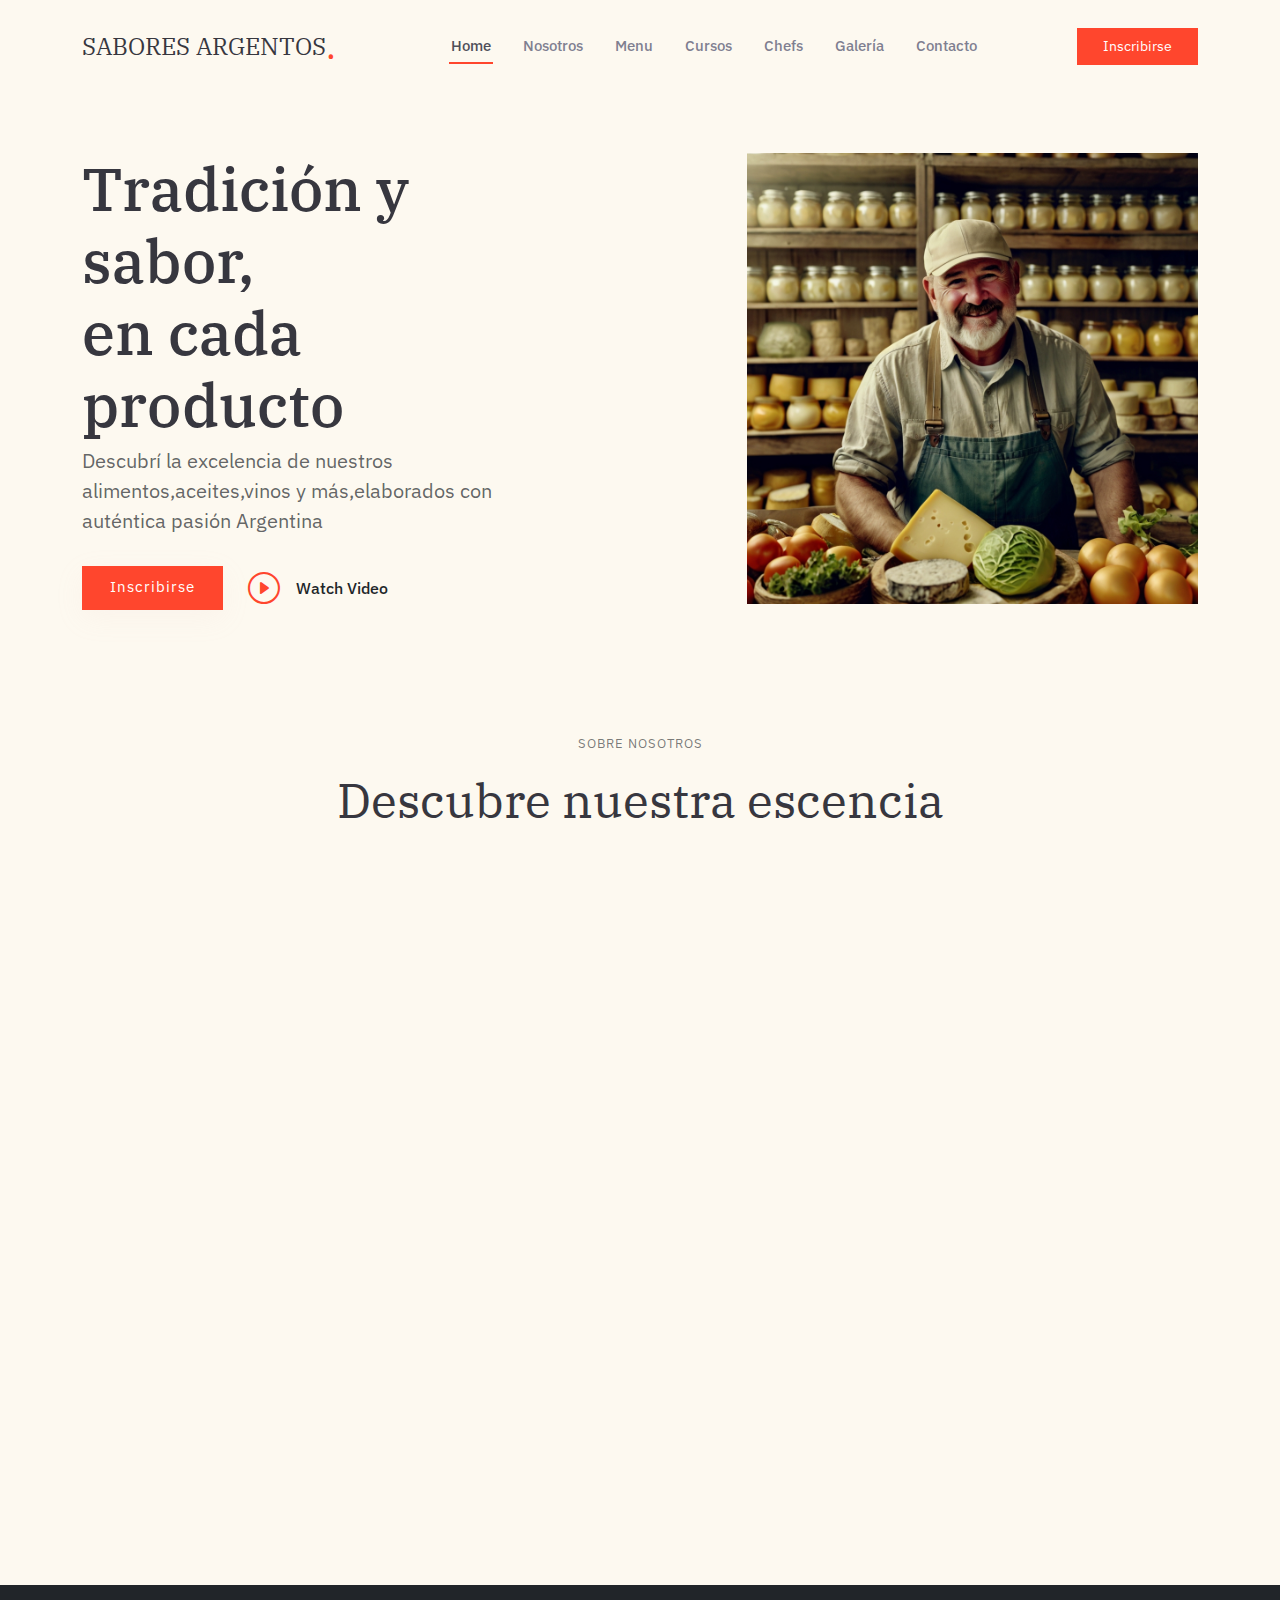
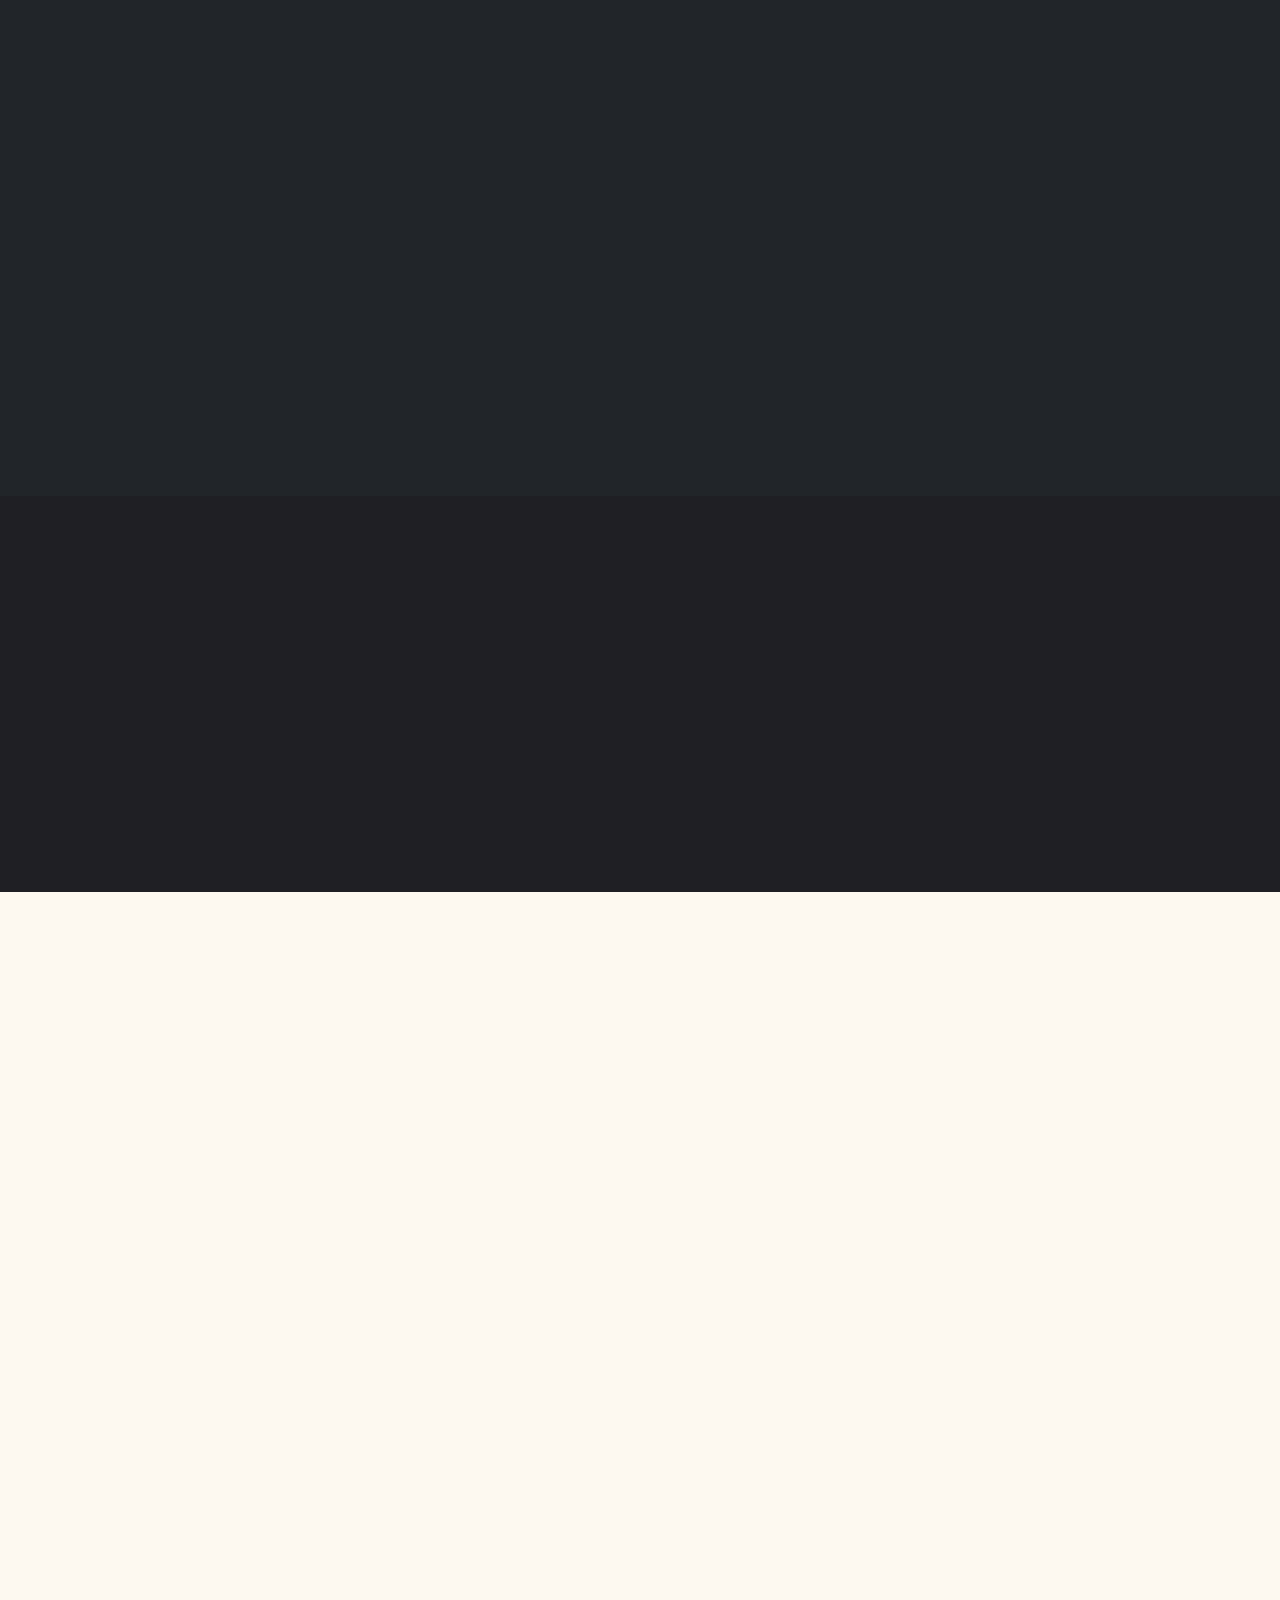
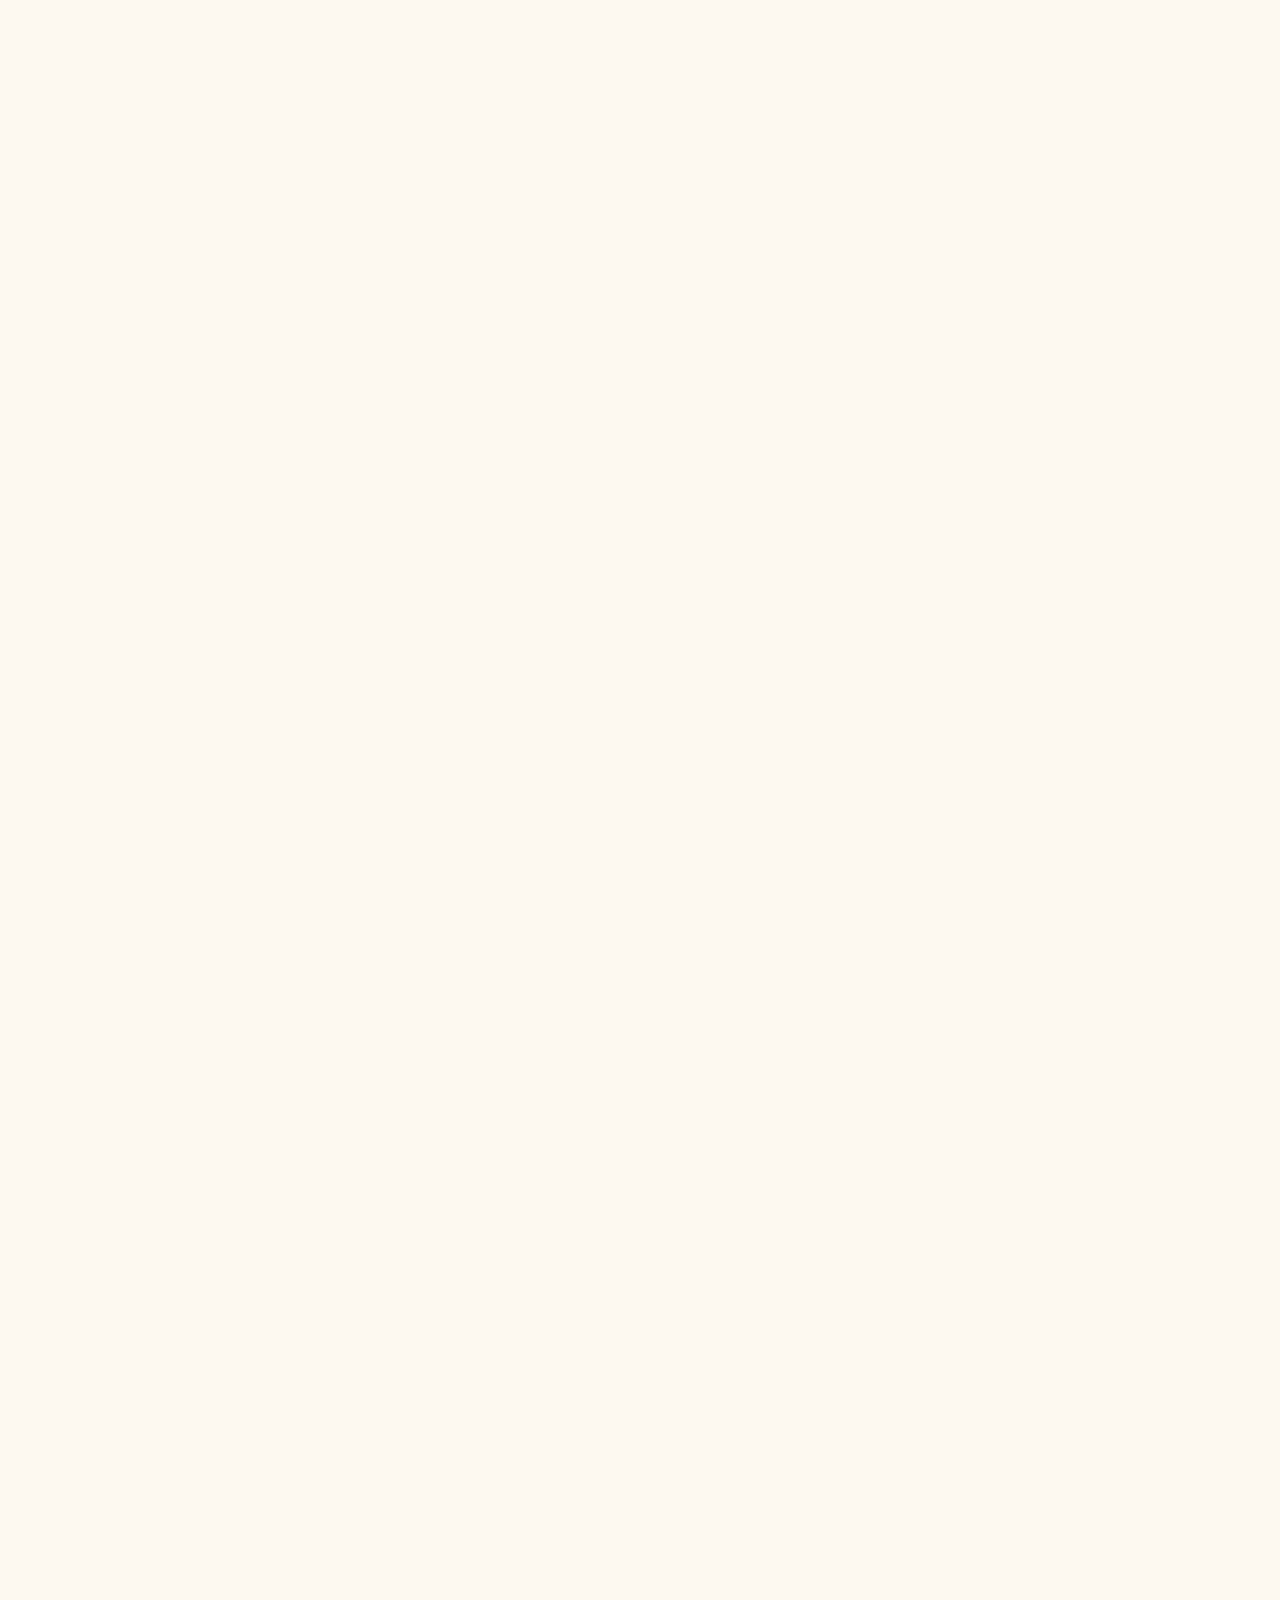
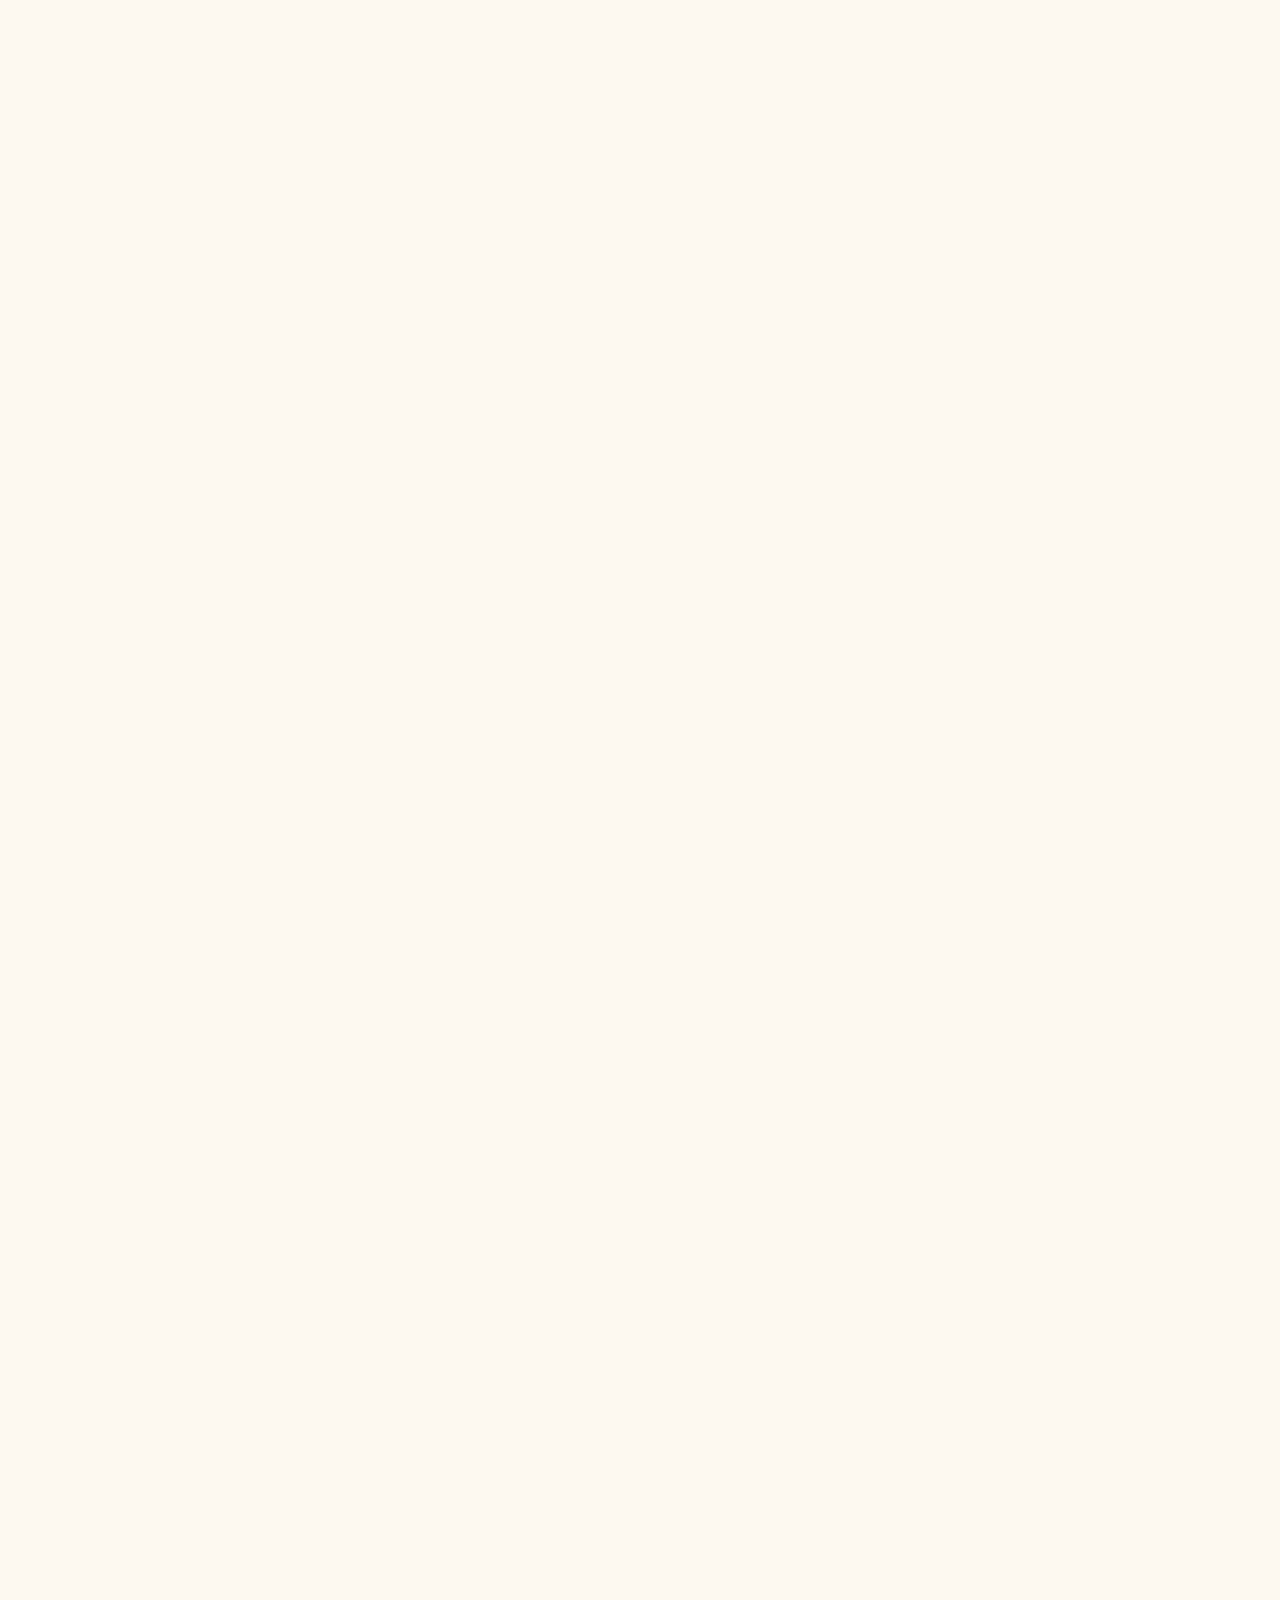
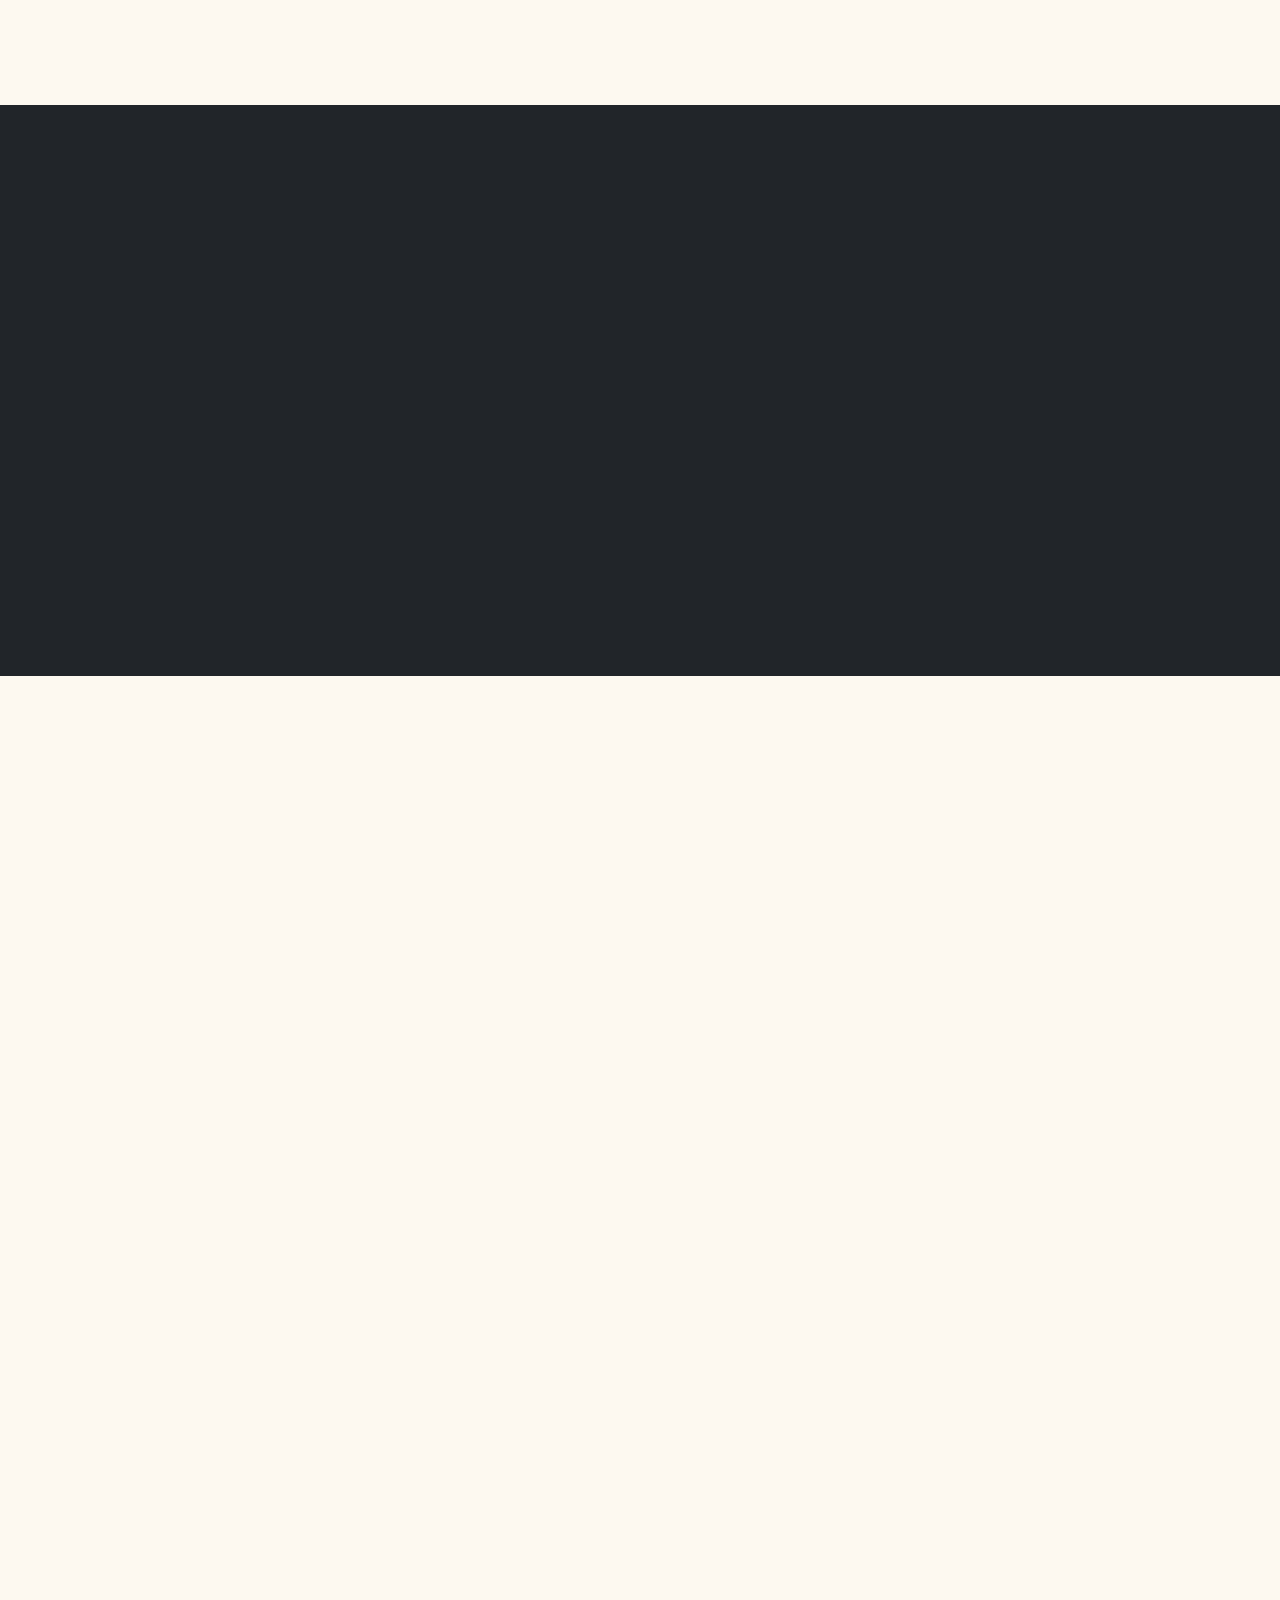
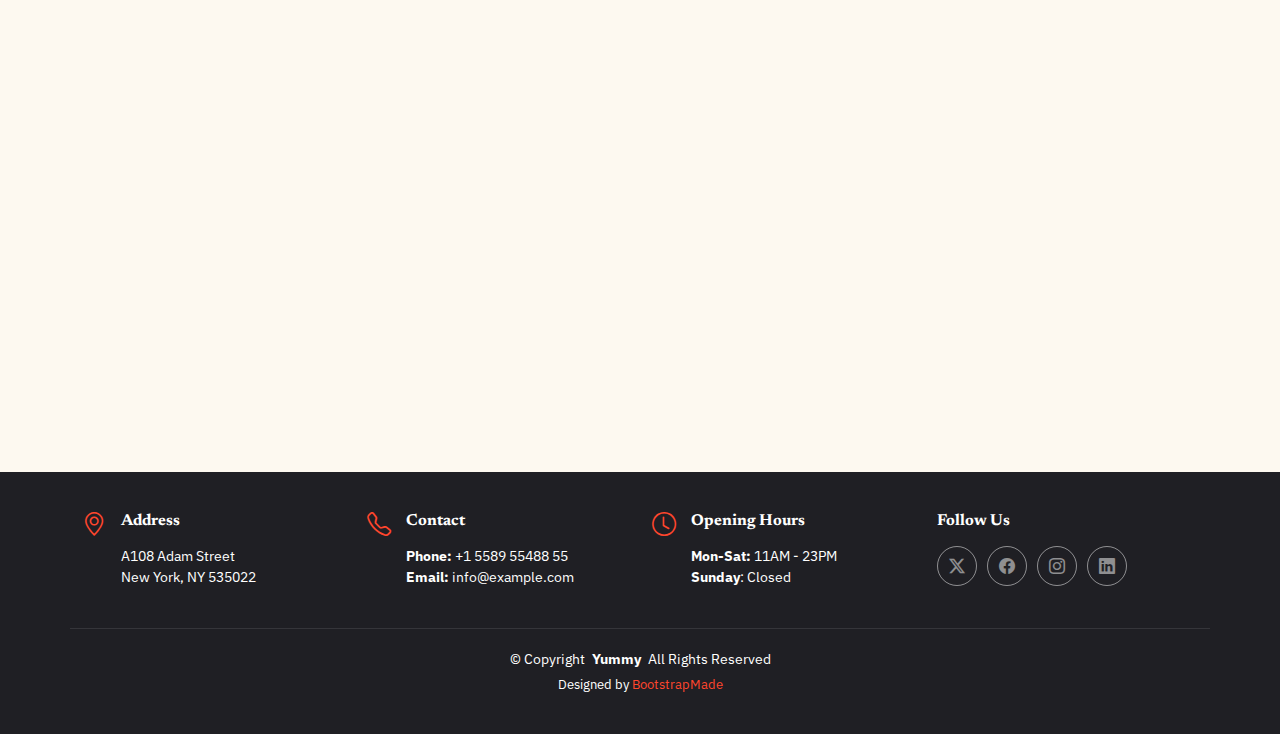
==== commit 183f1df1: "SABORESARGENTOS2" ====
--- a/index.html
+++ b/index.html
@@ -122,7 +122,7 @@
           </div>
           <div class="col-lg-5" data-aos="fade-up" data-aos-delay="250">
             <div class="content ps-0 ps-lg-5">
-              <p class="fst-italic">
+              <p class="IBM plex Sans">
                 Sabores Argentos inició en 2010 Argentina con la misión de distribuir productos gastronómicos.
               </p>
               <ul>
@@ -147,7 +147,8 @@
     </section><!-- /About Section -->
 
     <!-- Why Us Section -->
-    <section id="why-us" class="why-us section light-background">
+    <section id="why-us" class="why-us section light-background ">
+    
 
       <div class="container">
 
@@ -170,7 +171,7 @@
 
               <div class="col-xl-4">
                 <div class="icon-box d-flex flex-column justify-content-center align-items-center">
-                  <i class="bi bi-clipboard-data"></i>
+                  <i class="bi bi-box-seam"></i>
                   <h4>Envíos</h4>
                   <p>Entregas rápidas y seguras,manteniendo la frescura y calidad de nuestros productos</p>
                 </div>
@@ -178,7 +179,7 @@
 
               <div class="col-xl-4" data-aos="fade-up" data-aos-delay="300">
                 <div class="icon-box d-flex flex-column justify-content-center align-items-center">
-                  <i class="bi bi-gem"></i>
+                  <i class="bi bi-headset"></i>
                   <h4>Atención</h4>
                   <p>Ofrecemos atención personalizada,adaptada a cada cliente</p>
                 </div>
@@ -186,7 +187,7 @@
 
               <div class="col-xl-4" data-aos="fade-up" data-aos-delay="400">
                 <div class="icon-box d-flex flex-column justify-content-center align-items-center">
-                  <i class="bi bi-inboxes"></i>
+                  <i class="bi bi-people"></i>
                   <h4>Experiencias</h4>
                   <p>Ofrecemos eventos y cursos que te sumergen en la autentica gastronomía</p>
                 </div>
@@ -277,7 +278,7 @@
 
           <li class="nav-item">
             <a class="nav-link" data-bs-toggle="tab" data-bs-target="#menu-dinner">
-              <h4>Dulces</h4>
+              <h4>Mermelada</h4>
             </a>
           </li><!-- End tab nav item -->
 
@@ -305,9 +306,9 @@
 
               <div class="col-lg-4 menu-item">
                 <a href="assets/img/menu/menu-item-2.png" class="glightbox"><img src="assets/img/menu/menu-item-2.1.png" class="menu-img img-fluid" alt=""></a>
-                <h4>Dulce</h4>
-                <p class="ingredients">
-                  Lorem, deren, trataro, filede, nerada
+                <h4>Mermelada</h4>
+                <p class="ingredients">
+                  Frambueso,higo y arándanos
                 
                 </p>
               </div><!-- Menu Item -->
@@ -334,7 +335,7 @@
                 <a href="assets/img/menu/menu-item-5.png" class="glightbox"><img src="assets/img/menu/menu-item-5.1.png" class="menu-img img-fluid" alt=""></a>
                 <h4>Quesos</h4>
                 <p class="ingredients">
-                  Lorem, deren, trataro, filede, nerada
+                  Brie,roquefort y camembert
                 
                 </p>
               </div><!-- Menu Item -->
@@ -343,7 +344,7 @@
                 <a href="assets/img/menu/menu-item-6.png" class="glightbox"><img src="assets/img/menu/menu-item-6.1.png" class="menu-img img-fluid" alt=""></a>
                 <h4>Pepinos</h4>
                 <p class="ingredients">
-                  Lorem, deren, trataro, filede, nerada
+                  Persa,kirby
                
                 </p>
               </div><!-- Menu Item -->
@@ -592,7 +593,7 @@
     </section><!-- /Menu Section -->
 
     <!-- Testimonials Section -->
-    <section id="testimonials" class="testimonials section light-background">
+    <section id="testimonials" class="testimonials section backround-color: #b5cb49">
 
       <!-- Section Title -->
       <div class="container section-title" data-aos="fade-up">
@@ -627,11 +628,11 @@
                     <div class="testimonial-content">
                       <p>
                         <i class="bi bi-quote quote-icon-left"></i>
-                        <span>Proin iaculis purus consequat sem cure digni ssim donec porttitora entum suscipit rhoncus. Accusantium quam, ultricies eget id, aliquam eget nibh et. Maecen aliquam, risus at semper.</span>
+                        <span>"Me ha sorprendido con la calidad y autenticidad de sus productos.Cada entrega refleja el verdadero sabor argentino.Definitivamente,una excelente elección."</span>
                         <i class="bi bi-quote quote-icon-right"></i>
                       </p>
-                      <h3>Saul Goodman</h3>
-                      <h4>Ceo &amp; Founder</h4>
+                      <h3>Luis Fernandez</h3>
+                      <h4>Cliente &amp; </h4>
                       <div class="stars">
                         <i class="bi bi-star-fill"></i><i class="bi bi-star-fill"></i><i class="bi bi-star-fill"></i><i class="bi bi-star-fill"></i><i class="bi bi-star-fill"></i>
                       </div>
@@ -651,11 +652,11 @@
                     <div class="testimonial-content">
                       <p>
                         <i class="bi bi-quote quote-icon-left"></i>
-                        <span>Export tempor illum tamen malis malis eram quae irure esse labore quem cillum quid cillum eram malis quorum velit fore eram velit sunt aliqua noster fugiat irure amet legam anim culpa.</span>
+                        <span>"Ha sido un hallazgo increíble para nuestro restaurante.Sus productos no solo son deliciosos,sino que también son conscistentes en calidad y frescura.Altamente recomendados!."</span>
                         <i class="bi bi-quote quote-icon-right"></i>
                       </p>
-                      <h3>Sara Wilsson</h3>
-                      <h4>Designer</h4>
+                      <h3>María Gonzáles</h3>
+                      <h4>Clienta</h4>
                       <div class="stars">
                         <i class="bi bi-star-fill"></i><i class="bi bi-star-fill"></i><i class="bi bi-star-fill"></i><i class="bi bi-star-fill"></i><i class="bi bi-star-fill"></i>
                       </div>
@@ -699,11 +700,11 @@
                     <div class="testimonial-content">
                       <p>
                         <i class="bi bi-quote quote-icon-left"></i>
-                        <span>Fugiat enim eram quae cillum dolore dolor amet nulla culpa multos export minim fugiat minim velit minim dolor enim duis veniam ipsum anim magna sunt elit fore quem dolore labore illum veniam.</span>
+                        <span> "Como chef,siempre busco ingredientes que resalten mis platos,Sabores Argentos nunca me han decepcionado.Sus productos son frescos,auténticos y de una calidad excepcional.La dedicación de su equipo se</span>
                         <i class="bi bi-quote quote-icon-right"></i>
                       </p>
-                      <h3>John Larson</h3>
-                      <h4>Entrepreneur</h4>
+                      <h3>Javier Martínez</h3>
+                      <h4>Chef</h4>
                       <div class="stars">
                         <i class="bi bi-star-fill"></i><i class="bi bi-star-fill"></i><i class="bi bi-star-fill"></i><i class="bi bi-star-fill"></i><i class="bi bi-star-fill"></i>
                       </div>
@@ -803,7 +804,7 @@
       <!-- Section Title -->
       <div class="container section-title" data-aos="fade-up">
         <h2>chefs</h2>
-        <p><span>Our</span> <span class="description-title">Proffesional Chefs<br></span></p>
+        <p><span>Guías Culinarios</span> <span class="description-title"><br></span></p>
       </div><!-- End Section Title -->
 
       <div class="container">
@@ -813,7 +814,7 @@
           <div class="col-lg-4 d-flex align-items-stretch" data-aos="fade-up" data-aos-delay="100">
             <div class="team-member">
               <div class="member-img">
-                <img src="assets/img/chefs/chefs-1.jpg" class="img-fluid" alt="">
+                <img src="assets/img/chefs/chefs-1.1.jpg" class="img-fluid" alt="">
                 <div class="social">
                   <a href=""><i class="bi bi-twitter-x"></i></a>
                   <a href=""><i class="bi bi-facebook"></i></a>
@@ -822,9 +823,9 @@
                 </div>
               </div>
               <div class="member-info">
-                <h4>Walter White</h4>
-                <span>Master Chef</span>
-                <p>Velit aut quia fugit et et. Dolorum ea voluptate vel tempore tenetur ipsa quae aut. Ipsum exercitationem iure minima enim corporis et voluptate.</p>
+                <h4>Nicolás Torres</h4>
+                <span>Asistente</span>
+                <p>Asistente de cocina apasionado y preciso,experto en técnicas culinarias y manejo de ingredientes frescos.</p>
               </div>
             </div>
           </div><!-- End Chef Team Member -->
@@ -832,7 +833,7 @@
           <div class="col-lg-4 d-flex align-items-stretch" data-aos="fade-up" data-aos-delay="200">
             <div class="team-member">
               <div class="member-img">
-                <img src="assets/img/chefs/chefs-2.jpg" class="img-fluid" alt="">
+                <img src="assets/img/chefs/chefs-2.2.jpg" class="img-fluid" alt="">
                 <div class="social">
                   <a href=""><i class="bi bi-twitter-x"></i></a>
                   <a href=""><i class="bi bi-facebook"></i></a>
@@ -841,9 +842,9 @@
                 </div>
               </div>
               <div class="member-info">
-                <h4>Sarah Jhonson</h4>
-                <span>Patissier</span>
-                <p>Quo esse repellendus quia id. Est eum et accusantium pariatur fugit nihil minima suscipit corporis. Voluptate sed quas reiciendis animi neque sapiente.</p>
+                <h4>Emilia Peralta</h4>
+                <span>Chef ejecutiva</span>
+                <p>Experta en gastronomía argentina,fusiona técnicas tradicionales y modernas para crear experiencias culinarias.</p>
               </div>
             </div>
           </div><!-- End Chef Team Member -->
@@ -851,7 +852,7 @@
           <div class="col-lg-4 d-flex align-items-stretch" data-aos="fade-up" data-aos-delay="300">
             <div class="team-member">
               <div class="member-img">
-                <img src="assets/img/chefs/chefs-3.jpg" class="img-fluid" alt="">
+                <img src="assets/img/chefs/chefs-3.3.jpg" class="img-fluid" alt="">
                 <div class="social">
                   <a href=""><i class="bi bi-twitter-x"></i></a>
                   <a href=""><i class="bi bi-facebook"></i></a>
@@ -860,9 +861,9 @@
                 </div>
               </div>
               <div class="member-info">
-                <h4>William Anderson</h4>
-                <span>Cook</span>
-                <p>Vero omnis enim consequatur. Voluptas consectetur unde qui molestiae deserunt. Voluptates enim aut architecto porro aspernatur molestiae modi.</p>
+                <h4>Federico Rivas</h4>
+                <span>Asistente</span>
+                <p>Destaca por su habilidad en la preparación de platos y su profundo conocimiento de ingredientes locales.</p>
               </div>
             </div>
           </div><!-- End Chef Team Member -->
@@ -878,33 +879,33 @@
 
       <!-- Section Title -->
       <div class="container section-title" data-aos="fade-up">
-        <h2>Book A Table</h2>
-        <p><span>Book Your</span> <span class="description-title">Stay With Us<br></span></p>
+        <h2>CONSULTAS</h2>
+        <p><span>Consultános</span> <span class="description-title"><br></span></p>
       </div><!-- End Section Title -->
 
       <div class="container">
 
         <div class="row g-0" data-aos="fade-up" data-aos-delay="100">
 
-          <div class="col-lg-4 reservation-img" style="background-image: url(assets/img/reservation.jpg);"></div>
+          <div class="col-lg-4 reservation-img" style="background-image: url(assets/img/reservation1.jpg);"></div>
 
           <div class="col-lg-8 d-flex align-items-center reservation-form-bg" data-aos="fade-up" data-aos-delay="200">
             <form action="forms/book-a-table.php" method="post" role="form" class="php-email-form">
               <div class="row gy-4">
                 <div class="col-lg-4 col-md-6">
-                  <input type="text" name="name" class="form-control" id="name" placeholder="Your Name" required="">
+                  <input type="text" name="name" class="form-control" id="name" placeholder="Nombre" required="">
                 </div>
                 <div class="col-lg-4 col-md-6">
-                  <input type="email" class="form-control" name="email" id="email" placeholder="Your Email" required="">
+                  <input type="email" class="form-control" name="email" id="email" placeholder="E-Mail" required="">
                 </div>
                 <div class="col-lg-4 col-md-6">
-                  <input type="text" class="form-control" name="phone" id="phone" placeholder="Your Phone" required="">
+                  <input type="text" class="form-control" name="phone" id="phone" placeholder="Teléfono" required="">
                 </div>
                 <div class="col-lg-4 col-md-6">
-                  <input type="date" name="date" class="form-control" id="date" placeholder="Date" required="">
+                  <input type="date" name="date" class="form-control" id="date" placeholder="Día" required="">
                 </div>
                 <div class="col-lg-4 col-md-6">
-                  <input type="time" class="form-control" name="time" id="time" placeholder="Time" required="">
+                  <input type="time" class="form-control" name="time" id="time" placeholder="Hora" required="">
                 </div>
                 <div class="col-lg-4 col-md-6">
                   <input type="number" class="form-control" name="people" id="people" placeholder="# of people" required="">
@@ -912,14 +913,14 @@
               </div>
 
               <div class="form-group mt-3">
-                <textarea class="form-control" name="message" rows="5" placeholder="Message"></textarea>
+                <textarea class="form-control" name="message" rows="5" placeholder="Mensaje"></textarea>
               </div>
 
               <div class="text-center mt-3">
                 <div class="loading">Loading</div>
                 <div class="error-message"></div>
                 <div class="sent-message">Your booking request was sent. We will call back or send an Email to confirm your reservation. Thank you!</div>
-                <button type="submit">Book a Table</button>
+                <button type="submit">Enviar</button>
               </div>
             </form>
           </div><!-- End Reservation Form -->
@@ -935,8 +936,8 @@
 
       <!-- Section Title -->
       <div class="container section-title" data-aos="fade-up">
-        <h2>Gallery</h2>
-        <p><span>Check</span> <span class="description-title">Our Gallery</span></p>
+        <h2>Galería</h2>
+        <p><span>Descubrí nuestro espacio</span> <span class="description-title"></span></p>
       </div><!-- End Section Title -->
 
       <div class="container" data-aos="fade-up" data-aos-delay="100">
@@ -973,10 +974,10 @@
             }
           </script>
           <div class="swiper-wrapper align-items-center">
-            <div class="swiper-slide"><a class="glightbox" data-gallery="images-gallery" href="assets/img/gallery/gallery-1.jpg"><img src="assets/img/gallery/gallery-1.jpg" class="img-fluid" alt=""></a></div>
-            <div class="swiper-slide"><a class="glightbox" data-gallery="images-gallery" href="assets/img/gallery/gallery-2.jpg"><img src="assets/img/gallery/gallery-2.jpg" class="img-fluid" alt=""></a></div>
-            <div class="swiper-slide"><a class="glightbox" data-gallery="images-gallery" href="assets/img/gallery/gallery-3.jpg"><img src="assets/img/gallery/gallery-3.jpg" class="img-fluid" alt=""></a></div>
-            <div class="swiper-slide"><a class="glightbox" data-gallery="images-gallery" href="assets/img/gallery/gallery-4.jpg"><img src="assets/img/gallery/gallery-4.jpg" class="img-fluid" alt=""></a></div>
+            <div class="swiper-slide"><a class="glightbox" data-gallery="images-gallery" href="assets/img/gallery/gallery-1.jpg"><img src="assets/img/gallery/gallery-1.1.jpg" class="img-fluid" alt=""></a></div>
+            <div class="swiper-slide"><a class="glightbox" data-gallery="images-gallery" href="assets/img/gallery/gallery-2.jpg"><img src="assets/img/gallery/gallery-2.2.jpg" class="img-fluid" alt=""></a></div>
+            <div class="swiper-slide"><a class="glightbox" data-gallery="images-gallery" href="assets/img/gallery/gallery-3.jpg"><img src="assets/img/gallery/gallery-3.3.jpg" class="img-fluid" alt=""></a></div>
+            <div class="swiper-slide"><a class="glightbox" data-gallery="images-gallery" href="assets/img/gallery/gallery-4.jpg"><img src="assets/img/gallery/gallery-4.4.jpg" class="img-fluid" alt=""></a></div>
             <div class="swiper-slide"><a class="glightbox" data-gallery="images-gallery" href="assets/img/gallery/gallery-5.jpg"><img src="assets/img/gallery/gallery-5.jpg" class="img-fluid" alt=""></a></div>
             <div class="swiper-slide"><a class="glightbox" data-gallery="images-gallery" href="assets/img/gallery/gallery-6.jpg"><img src="assets/img/gallery/gallery-6.jpg" class="img-fluid" alt=""></a></div>
             <div class="swiper-slide"><a class="glightbox" data-gallery="images-gallery" href="assets/img/gallery/gallery-7.jpg"><img src="assets/img/gallery/gallery-7.jpg" class="img-fluid" alt=""></a></div>
@@ -994,8 +995,8 @@
 
       <!-- Section Title -->
       <div class="container section-title" data-aos="fade-up">
-        <h2>Contact</h2>
-        <p><span>Need Help?</span> <span class="description-title">Contact Us</span></p>
+        <h2>Contacto</h2>
+        <p><span>Contactános</span> <span class="description-title"></span></p>
       </div><!-- End Section Title -->
 
       <div class="container" data-aos="fade-up" data-aos-delay="100">
@@ -1010,7 +1011,7 @@
             <div class="info-item d-flex align-items-center" data-aos="fade-up" data-aos-delay="200">
               <i class="icon bi bi-geo-alt flex-shrink-0"></i>
               <div>
-                <h3>Address</h3>
+                <h3>Dirección</h3>
                 <p>A108 Adam Street, New York, NY 535022</p>
               </div>
             </div>
@@ -1020,7 +1021,7 @@
             <div class="info-item d-flex align-items-center" data-aos="fade-up" data-aos-delay="300">
               <i class="icon bi bi-telephone flex-shrink-0"></i>
               <div>
-                <h3>Call Us</h3>
+                <h3>Llamános</h3>
                 <p>+1 5589 55488 55</p>
               </div>
             </div>
@@ -1030,7 +1031,7 @@
             <div class="info-item d-flex align-items-center" data-aos="fade-up" data-aos-delay="400">
               <i class="icon bi bi-envelope flex-shrink-0"></i>
               <div>
-                <h3>Email Us</h3>
+                <h3>E-Mail</h3>
                 <p>info@example.com</p>
               </div>
             </div>
@@ -1040,8 +1041,8 @@
             <div class="info-item d-flex align-items-center" data-aos="fade-up" data-aos-delay="500">
               <i class="icon bi bi-clock flex-shrink-0"></i>
               <div>
-                <h3>Opening Hours<br></h3>
-                <p><strong>Mon-Sat:</strong> 11AM - 23PM; <strong>Sunday:</strong> Closed</p>
+                <h3>Horarios<br></h3>
+                <p><strong>Lun-Sab:</strong> 11AM - 23PM; <strong>Domingo:</strong> Cerrado</p>
               </div>
             </div>
           </div><!-- End Info Item -->
--- a/assets/css/main.css
+++ b/assets/css/main.css
@@ -40,7 +40,7 @@
 /* Color Presets - These classes override global colors when applied to any section or element, providing reuse of the sam color scheme. */
 
 .light-background {
-  --background-color: #f2f2f2;
+  --background-color: #212529;
   --surface-color: #ffffff;
 }
 
@@ -330,7 +330,7 @@
     color: var(--nav-color);
     font-size: 15px;
     padding: 0 2px;
-    font-family: var(--nav-font);
+    font-family: "Ibm plex sans";
     font-weight: 500;
     display: flex;
     align-items: center;
@@ -791,8 +791,8 @@
   color: var(--heading-color);
   margin: 10px 0 0 0;
   font-size: 48px;
-  font-weight: 300;
-  font-family: "Newsreader";
+  font-weight: 400;
+  font-family: "IBM plex serif";
 }
 
 .section-title p .description-title {
@@ -814,9 +814,9 @@
 
 .hero h1 {
   margin: 0;
-  font-size: 64px;
+  font-size: 60px;
   font-weight: 500;
-  font-family: "Newsreader";
+  font-family: "IBM plex serif";
 }
 
 .hero p {
@@ -858,7 +858,7 @@
   font-size: 32px;
   transition: 0.3s;
   line-height: 0;
-  margin-right: 8px;
+  margin-right: 16px;
 }
 
 .hero .btn-watch-video:hover {
@@ -974,7 +974,7 @@
 
 .why-us .why-box h3 {
   color: var(--contrast-color);
-  font-family: "Newsreader";
+  font-family: "Ibm plex serif";
   font-weight: 500;
   font-size: 34px;
   margin-bottom: 30px;
@@ -1215,19 +1215,21 @@
 }
 
 .testimonials .testimonial-item h3 {
-  font-size: 20px;
-  font-weight: bold;
+  font-size: 1px;
+  font-weight: medium;
   margin: 10px 0 5px 0;
+  font-family: "Ibm plex serif";
 }
 
 .testimonials .testimonial-item h4 {
   font-size: 14px;
   color: color-mix(in srgb, var(--default-color), transparent 40%);
   margin: 0 0 10px 0;
+  font-family: "Ibm plex serif";
 }
 
 .testimonials .testimonial-item .stars i {
-  color: #ffc107;
+  color: #212529;
   margin: 0 1px;
 }
 
@@ -1253,7 +1255,8 @@
 }
 
 .testimonials .testimonial-item p {
-  font-style: italic;
+  font-style: regular;
+  font-family: "Ibm plex sans";
 }
 
 .testimonials .swiper-wrapper {
@@ -1350,11 +1353,11 @@
 # Chefs Section
 --------------------------------------------------------------*/
 .chefs .team-member {
-  background-color: var(--surface-color);
+  background-color: #ffffff;
   box-shadow: 0px 0 30px rgba(0, 0, 0, 0.1);
   overflow: hidden;
   text-align: center;
-  border-radius: 5px;
+  border-radius: 0px;
   transition: 0.3s;
 }
 
@@ -1414,7 +1417,7 @@
   font-weight: 700;
   margin-bottom: 5px;
   font-size: 20px;
-  font-family: var(--default-font);
+  font-family: "Ibm plex serif";
 }
 
 .chefs .team-member .member-info span {
@@ -1422,10 +1425,11 @@
   font-size: 14px;
   font-weight: 400;
   color: color-mix(in srgb, var(--default-color), transparent 50%);
+  font-family: "Ibm plex sans";
 }
 
 .chefs .team-member .member-info p {
-  font-style: italic;
+  font-style: regular;
   font-size: 14px;
   padding-top: 15px;
   line-height: 26px;
@@ -1475,9 +1479,9 @@
   padding: 10px 15px;
   box-shadow: none;
   border-radius: 0;
-  color: var(--default-color);
+  color: #37373f;
   background-color: color-mix(in srgb, var(--background-color), transparent 20%);
-  border-color: color-mix(in srgb, var(--default-color), transparent 80%);
+  border-color: color-mix(in srgb, var(--default-color), transparent 90%);
 }
 
 .book-a-table .php-email-form input[type=text]:focus,
@@ -1504,7 +1508,7 @@
   border: 0;
   padding: 14px 60px;
   transition: 0.4s;
-  border-radius: 4px;
+  border-radius: 0px;
 }
 
 .book-a-table .php-email-form button[type=submit]:hover {
@@ -1516,6 +1520,7 @@
 --------------------------------------------------------------*/
 .gallery {
   overflow: hidden;
+  font-family: "Ibm plex sans";
 }
 
 .gallery .swiper-wrapper {
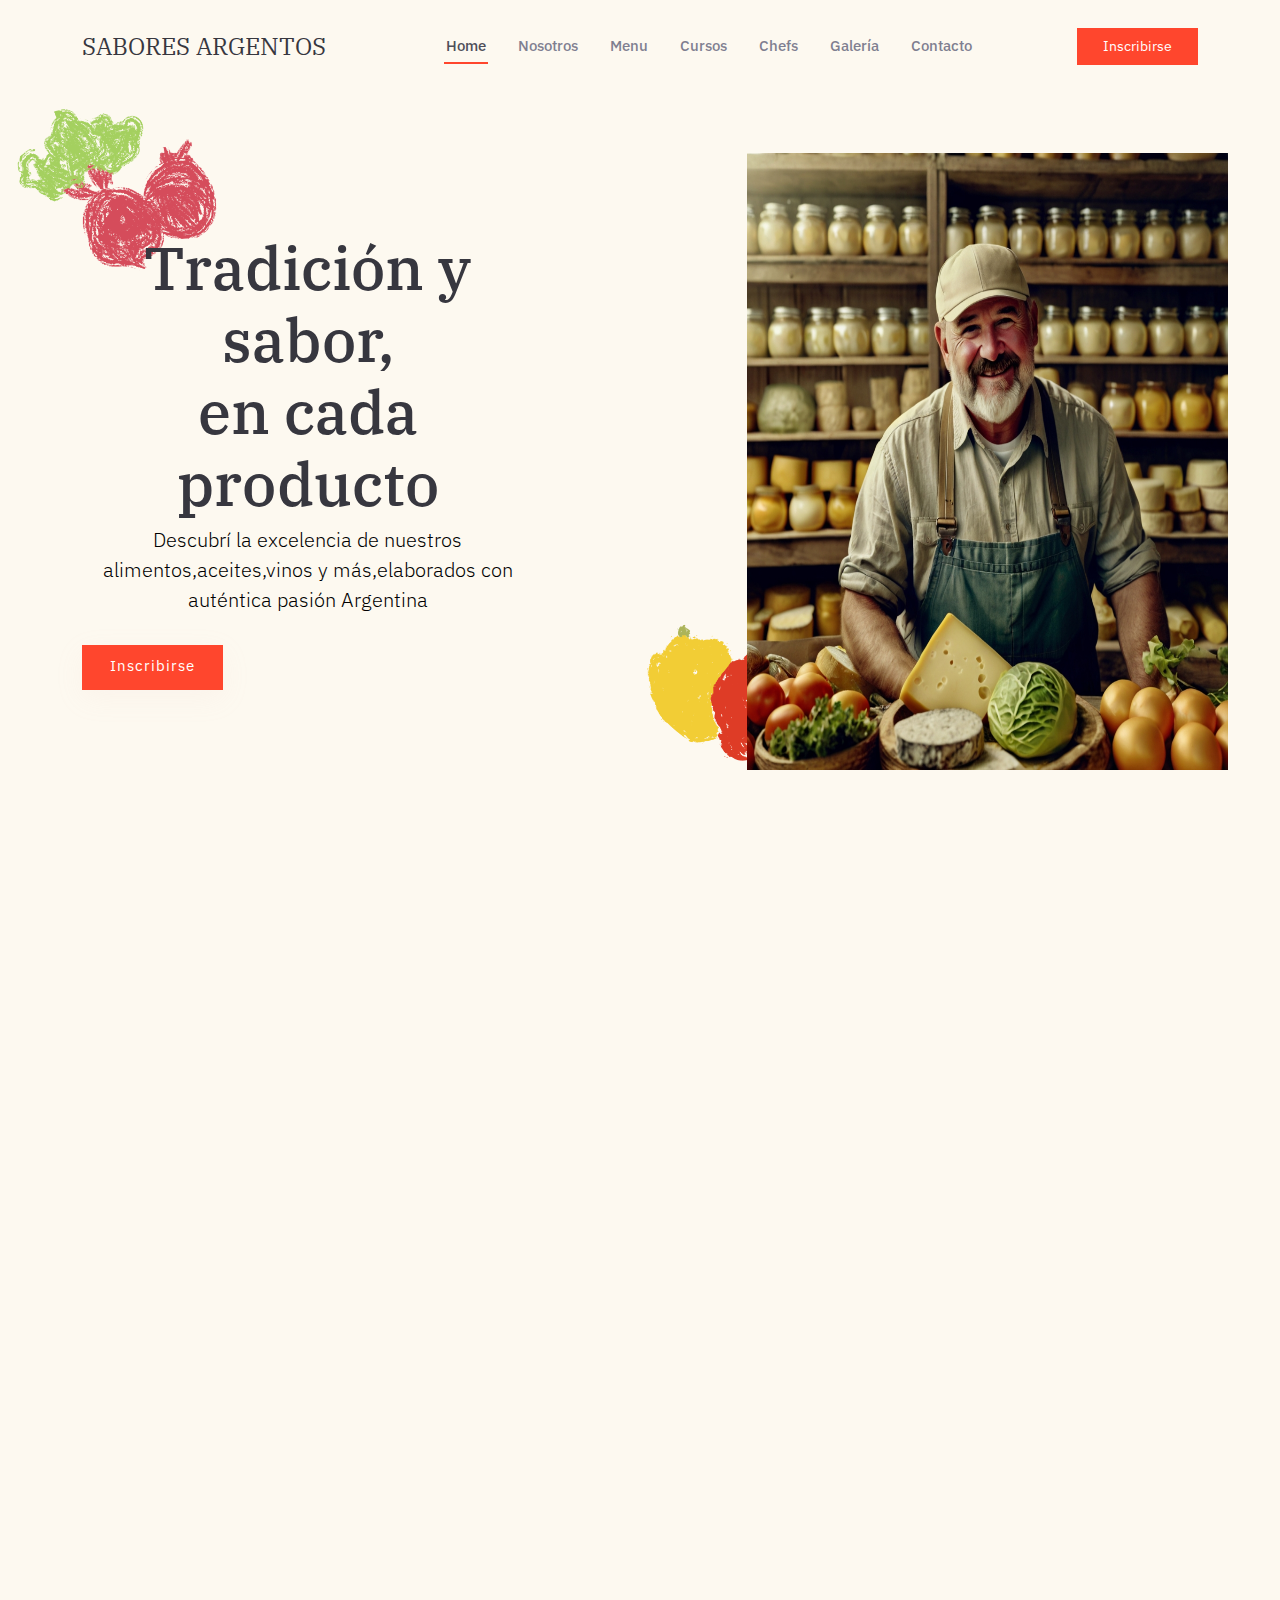
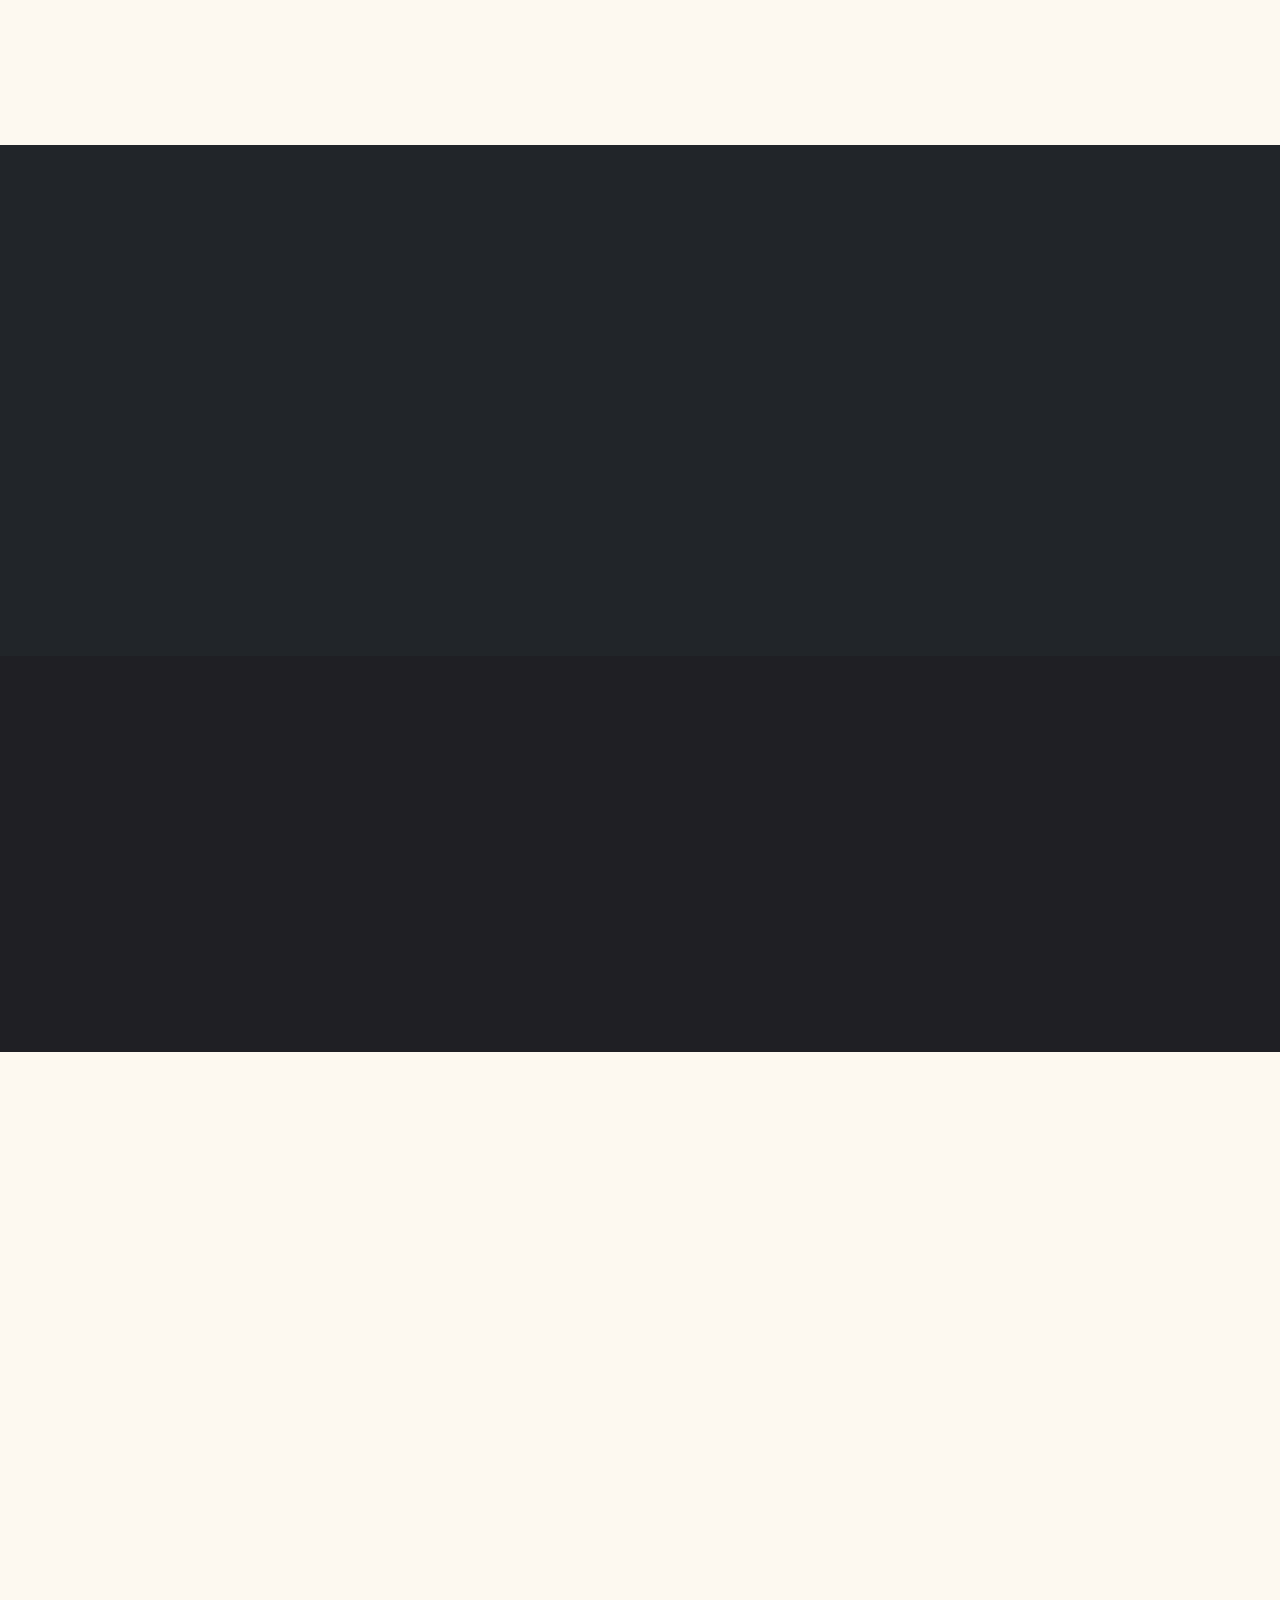
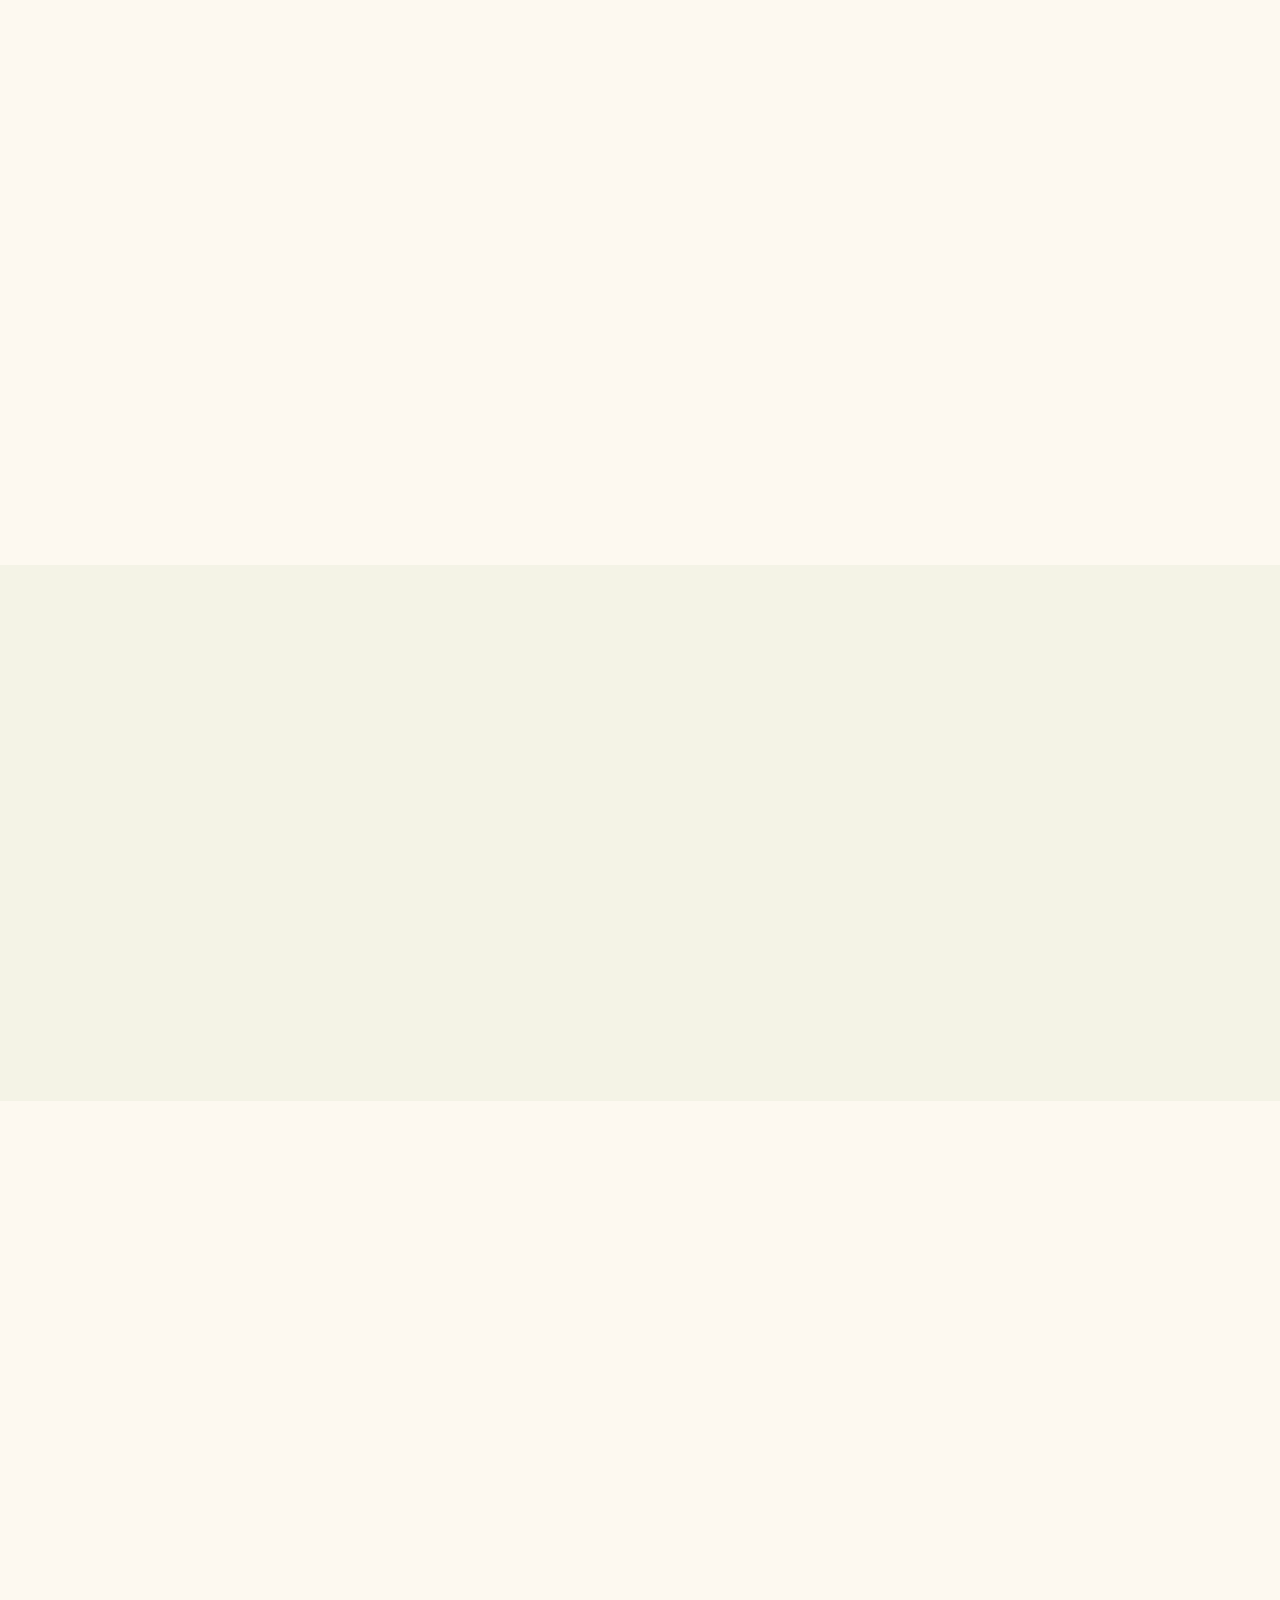
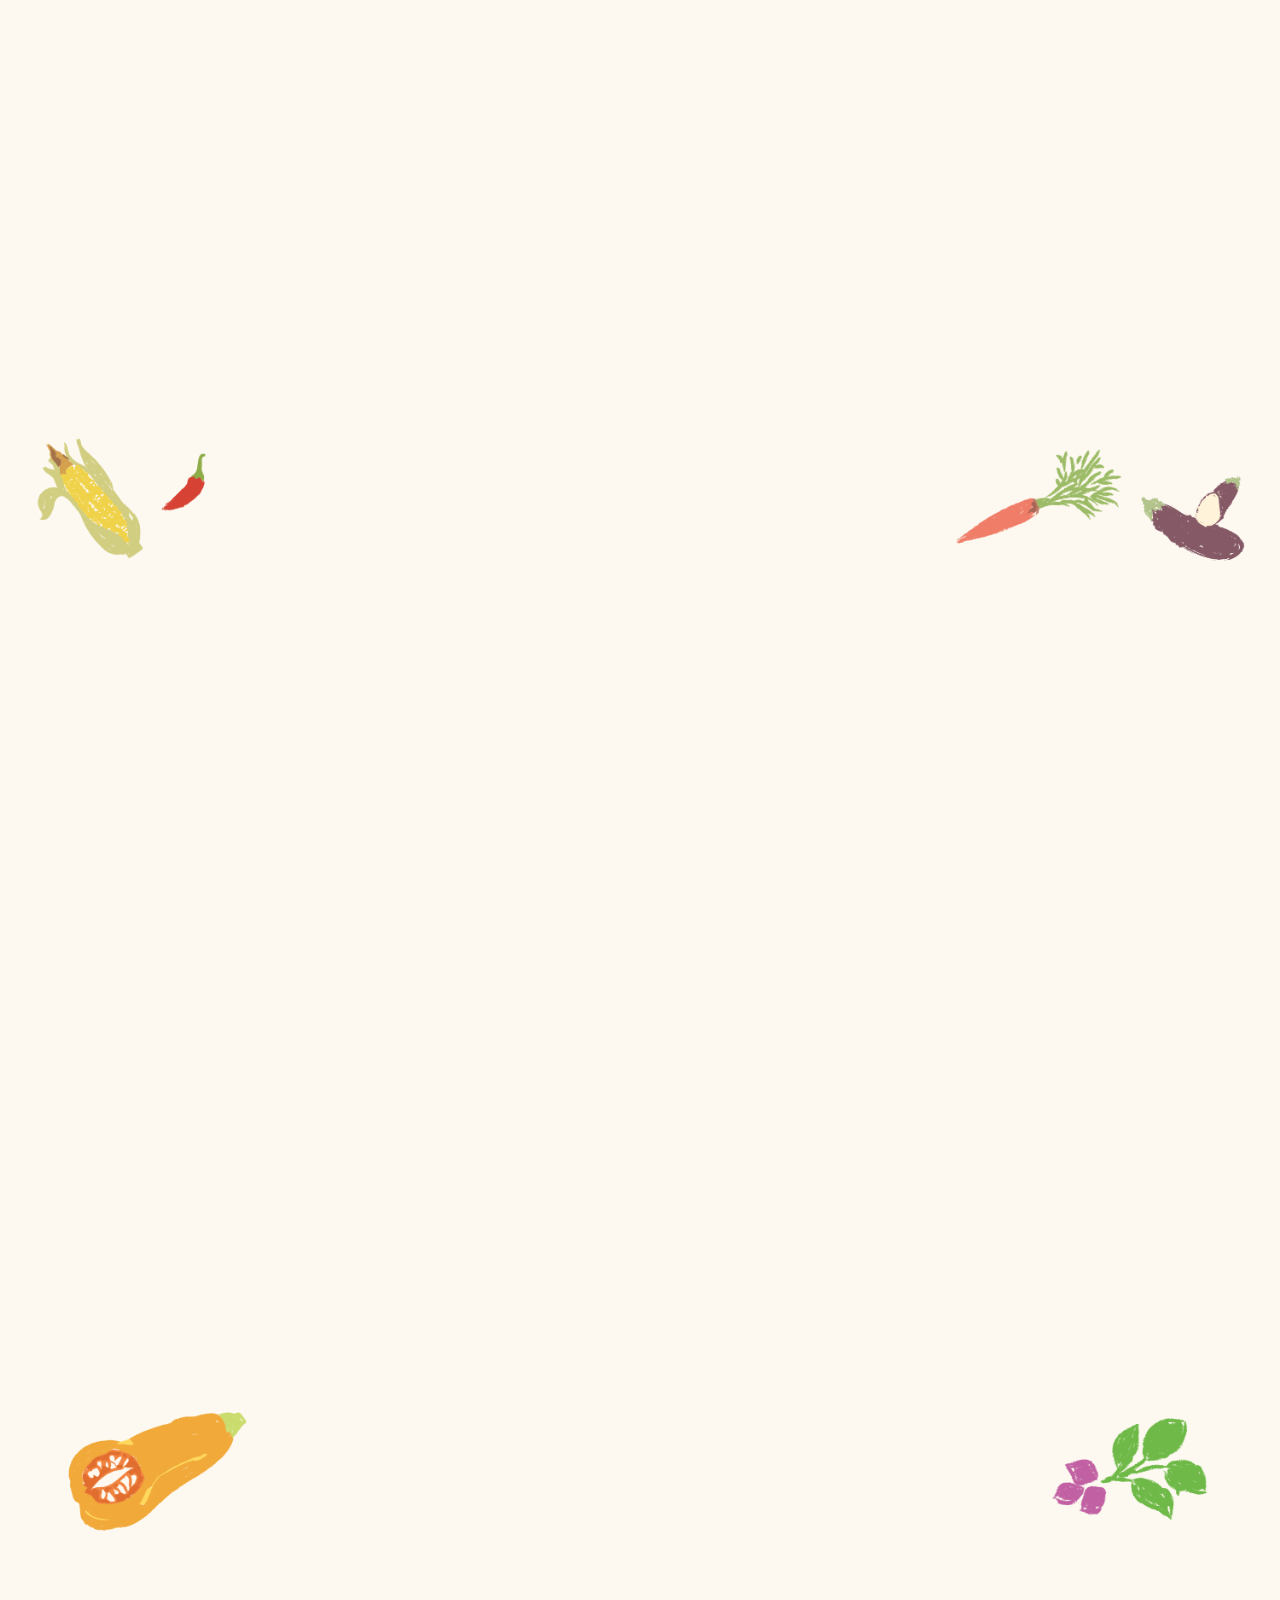
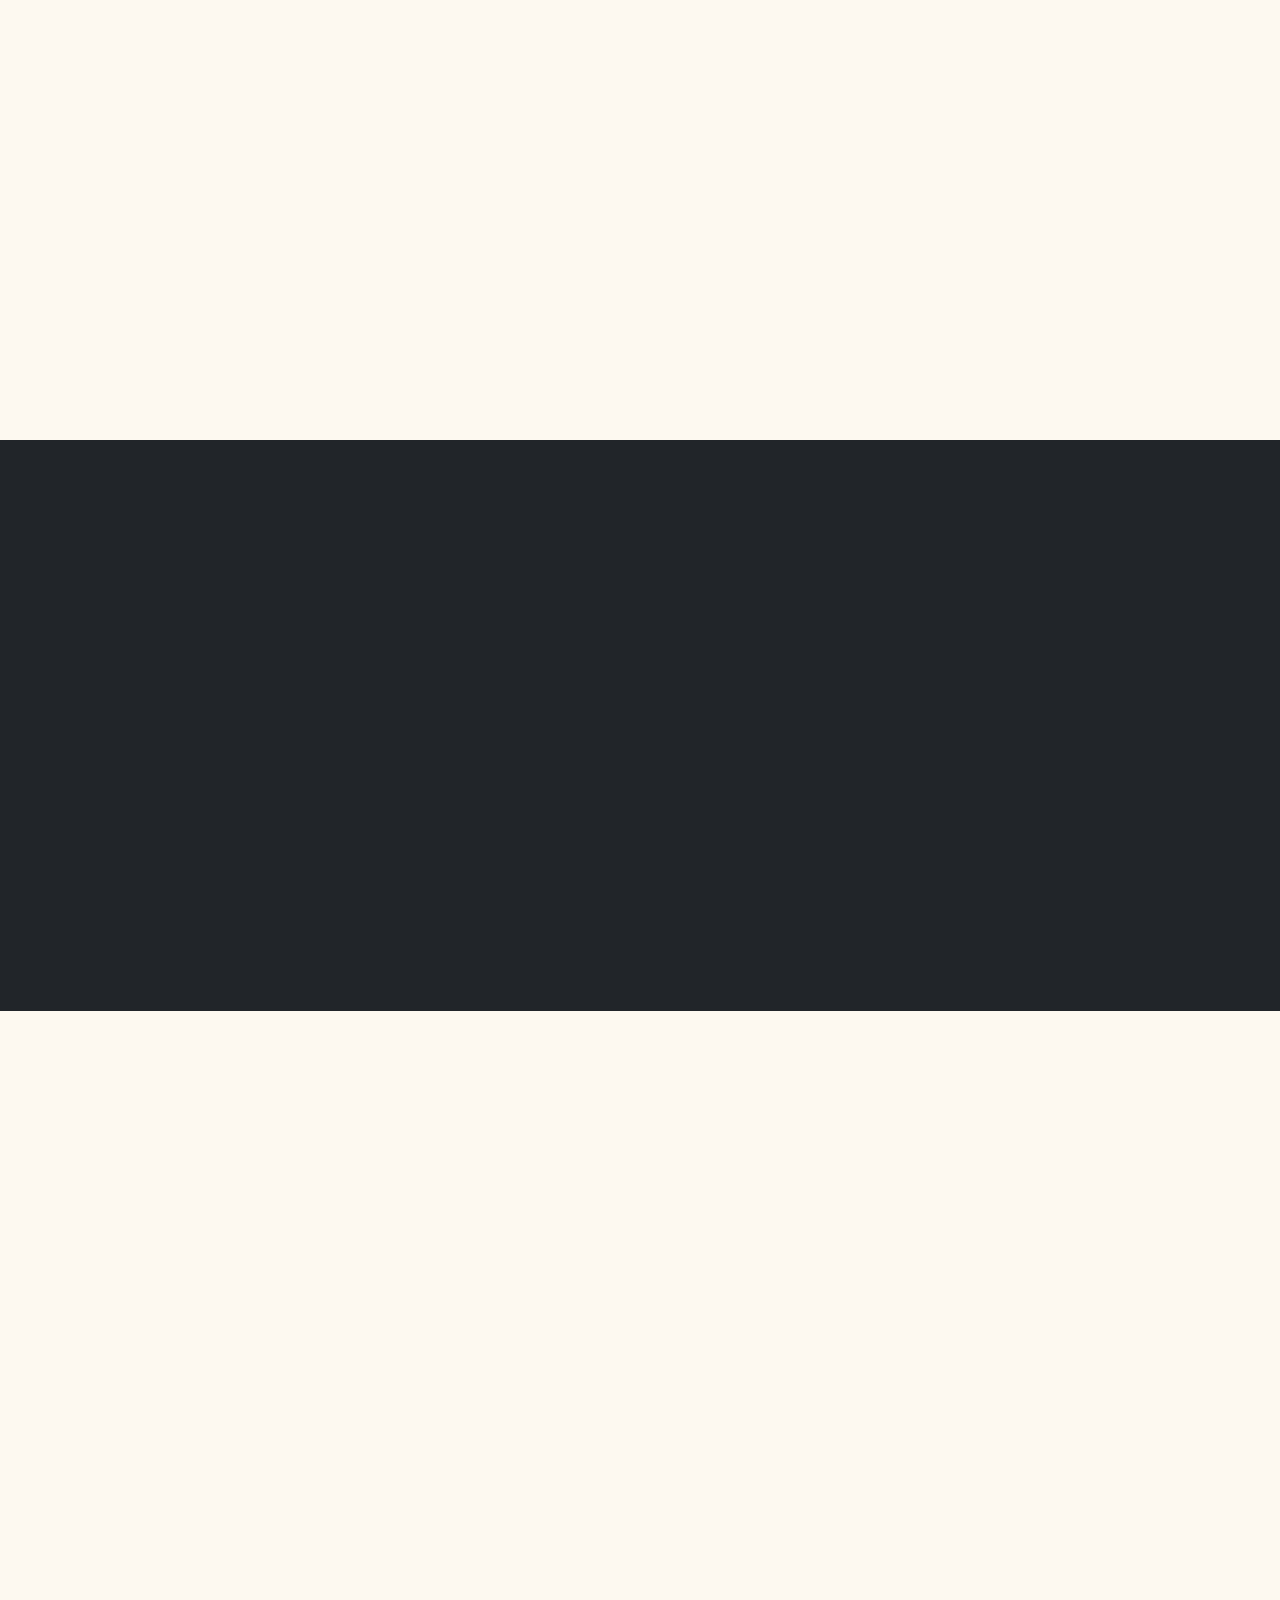
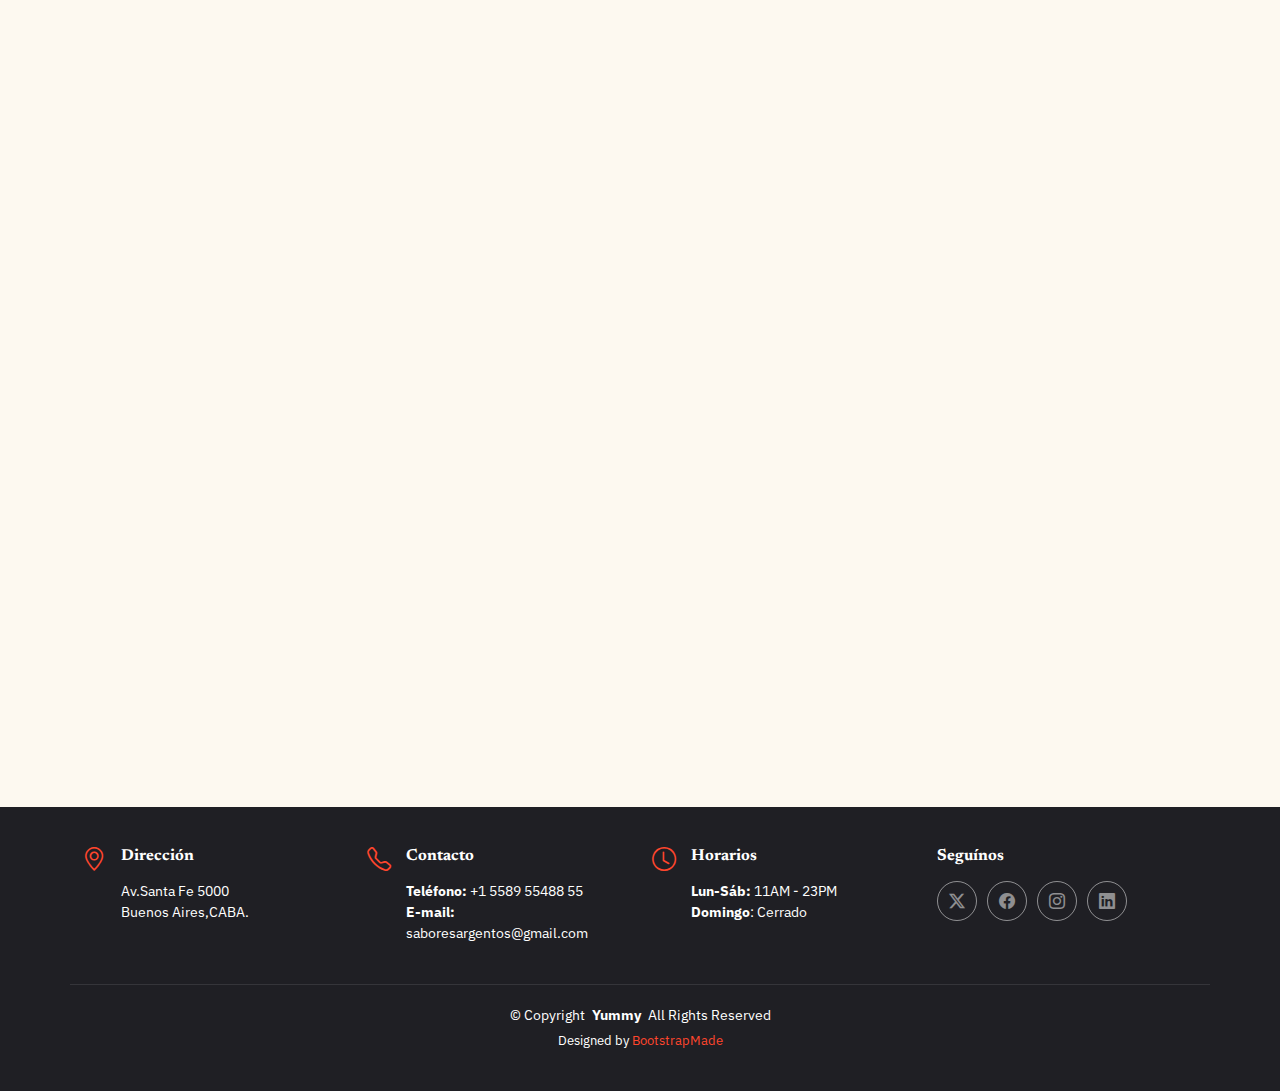
==== commit a456c20f: "entrega" ====
--- a/index.html
+++ b/index.html
@@ -50,12 +50,13 @@
 
   <header id="header" class="header d-flex align-items-center sticky-top">
     <div class="container position-relative d-flex align-items-center justify-content-between">
+      
 
       <a href="index.html" class="logo d-flex align-items-center me-auto me-xl-0">
         <!-- Uncomment the line below if you also wish to use an image logo -->
         <!-- <img src="assets/img/logo.png" alt=""> -->
         <h1 class="sitename">SABORES ARGENTOS</h1>
-        <span>.</span>
+        
       </a>
 
       <nav id="navmenu" class="navmenu">
@@ -81,6 +82,8 @@
 
     <!-- Hero Section -->
     <section id="hero" class="hero section light-background">
+      
+      
 
       <div class="container">
         <div class="row gy-4 justify-content-center justify-content-lg-between">
@@ -89,12 +92,12 @@
             <p data-aos="fade-up" data-aos-delay="100">Descubrí la excelencia de nuestros alimentos,aceites,vinos y más,elaborados con auténtica pasión Argentina</p>
             <div class="d-flex" data-aos="fade-up" data-aos-delay="200">
               <a href="#book-a-table" class="btn-get-started">Inscribirse</a>
-              <a href="https://www.youtube.com/watch?v=LXb3EKWsInQ" class="glightbox btn-watch-video d-flex align-items-center"><i class="bi bi-play-circle"></i><span>Watch Video</span></a>
+             
             </div>
           </div>
           <div class="col-lg-5 order-1 order-lg-2 hero-img" data-aos="zoom-out">
             <title>Image rectangular</title>
-            <img src="assets/img/hero-img1.jpg" class="img-fluid animated" alt="">
+            <img src="assets/img/hero-img1.jpg">
           </div>
         </div>
       </div>
@@ -115,10 +118,7 @@
         <div class="row gy-4">
           <div class="col-lg-7" data-aos="fade-up" data-aos-delay="100">
             <img src="assets/img/about1.jpg" class="img-fluid mb-4" alt="">
-            <div class="book-a-table">
-              <h3>Contactános</h3>
-              <p>saboresargentos@gmail.com</p>
-            </div>
+          
           </div>
           <div class="col-lg-5" data-aos="fade-up" data-aos-delay="250">
             <div class="content ps-0 ps-lg-5">
@@ -344,7 +344,7 @@
                 <a href="assets/img/menu/menu-item-6.png" class="glightbox"><img src="assets/img/menu/menu-item-6.1.png" class="menu-img img-fluid" alt=""></a>
                 <h4>Pepinos</h4>
                 <p class="ingredients">
-                  Persa,kirby
+                  Persa,kirby y Serpentino
                
                 </p>
               </div><!-- Menu Item -->
@@ -593,7 +593,7 @@
     </section><!-- /Menu Section -->
 
     <!-- Testimonials Section -->
-    <section id="testimonials" class="testimonials section backround-color: #b5cb49">
+    <section id="testimonials" class="testimonials section light-background">
 
       <!-- Section Title -->
       <div class="container section-title" data-aos="fade-up">
@@ -632,7 +632,7 @@
                         <i class="bi bi-quote quote-icon-right"></i>
                       </p>
                       <h3>Luis Fernandez</h3>
-                      <h4>Cliente &amp; </h4>
+                      <h4>Cliente</h4>
                       <div class="stars">
                         <i class="bi bi-star-fill"></i><i class="bi bi-star-fill"></i><i class="bi bi-star-fill"></i><i class="bi bi-star-fill"></i><i class="bi bi-star-fill"></i>
                       </div>
@@ -652,7 +652,7 @@
                     <div class="testimonial-content">
                       <p>
                         <i class="bi bi-quote quote-icon-left"></i>
-                        <span>"Ha sido un hallazgo increíble para nuestro restaurante.Sus productos no solo son deliciosos,sino que también son conscistentes en calidad y frescura.Altamente recomendados!."</span>
+                        <span>"Ha sido un hallazgo increíble para nuestro restaurante.Sus productos no solo son deliciosos,sino que también son conscistentes en calidad y frescura."</span>
                         <i class="bi bi-quote quote-icon-right"></i>
                       </p>
                       <h3>María Gonzáles</h3>
@@ -704,7 +704,7 @@
                         <i class="bi bi-quote quote-icon-right"></i>
                       </p>
                       <h3>Javier Martínez</h3>
-                      <h4>Chef</h4>
+                      <h4>Cliente</h4>
                       <div class="stars">
                         <i class="bi bi-star-fill"></i><i class="bi bi-star-fill"></i><i class="bi bi-star-fill"></i><i class="bi bi-star-fill"></i><i class="bi bi-star-fill"></i>
                       </div>
@@ -758,35 +758,40 @@
           </script>
           <div class="swiper-wrapper">
 
-            <div class="swiper-slide event-item d-flex flex-column justify-content-end" style="background-image: url(assets/img/events-1.jpg)">
-              <h3>Taller Gran Gaucho</h3>
+            <div class="swiper-slide event-item d-flex flex-column justify-content-end" style="background-image: url(assets/img/events-1.1.jpg)">
+              <div class="course-details"></div>
+          
+              <h3><a href="starter-page.html" class="btn-link">Taller Gran Gaucho</a></h3>
               <div class="price align-self-start">$220mil</div>
               <p class="description">
-                Curso presencial de gastronomía regional.
+                Curso presencial de gastronomía regional que cubre técnicas de cocina local.
               </p>
             </div><!-- End Event item -->
 
             <div class="swiper-slide event-item d-flex flex-column justify-content-end" style="background-image: url(assets/img/events-2.jpg)">
-              <h3>Pan Casero</h3>
+              <div class="course-details"></div>
+              <h3>Mermelada de frutas</h3>
               <div class="price align-self-start">$120mil</div>
               <p class="description">
-                Aprende técnicas artesanales para crear el pan perfecto.
+                Sorprende con combinaciones únicas y sabores incomparables.
               </p>
             </div><!-- End Event item -->
 
             <div class="swiper-slide event-item d-flex flex-column justify-content-end" style="background-image: url(assets/img/events-3.jpg)">
-              <h3>Cortes de carne</h3>
+              <div class="course-details"></div>
+              <h3>Elaboración de quesos</h3>
               <div class="price align-self-start">$190mil</div>
               <p class="description">
-               Domina los secretos de los diferentes cortes de carne.
+               Aprende técnicas tradicionales para crear quesos únicos y exquisitos.
               </p>
             </div><!-- End Event item -->
 
             <div class="swiper-slide event-item d-flex flex-column justify-content-end" style="background-image: url(assets/img/events-4.jpg)">
-              <h3>Postres Tradicionales</h3>
+              <div class="course-details"></div>
+              <h3>Especial Carnes</h3>
               <div class="price align-self-start">$150mil</div>
               <p class="description">
-                Además del dulce de leche, incluye otras recetas.
+                Descubre los secretos de los cortes y técnicas para resaltar cada plato.
               </p>
             </div><!-- End Event item -->
 
@@ -800,11 +805,16 @@
 
     <!-- Chefs Section -->
     <section id="chefs" class="chefs section">
+      <section id="chefs" ></section>
+      
 
       <!-- Section Title -->
       <div class="container section-title" data-aos="fade-up">
+        <div class="container">
+          <div class="section-content">
         <h2>chefs</h2>
         <p><span>Guías Culinarios</span> <span class="description-title"><br></span></p>
+    
       </div><!-- End Section Title -->
 
       <div class="container">
@@ -876,6 +886,7 @@
 
     <!-- Book A Table Section -->
     <section id="book-a-table" class="book-a-table section">
+      <section id="book-a-table"></section>
 
       <!-- Section Title -->
       <div class="container section-title" data-aos="fade-up">
@@ -908,7 +919,7 @@
                   <input type="time" class="form-control" name="time" id="time" placeholder="Hora" required="">
                 </div>
                 <div class="col-lg-4 col-md-6">
-                  <input type="number" class="form-control" name="people" id="people" placeholder="# of people" required="">
+                  <input type="number" class="form-control" name="people" id="people" placeholder="Curso" required="">
                 </div>
               </div>
 
@@ -936,7 +947,7 @@
 
       <!-- Section Title -->
       <div class="container section-title" data-aos="fade-up">
-        <h2>Galería</h2>
+        <h2 class="section-heading">Galería</h2>
         <p><span>Descubrí nuestro espacio</span> <span class="description-title"></span></p>
       </div><!-- End Section Title -->
 
@@ -1002,7 +1013,7 @@
       <div class="container" data-aos="fade-up" data-aos-delay="100">
 
         <div class="mb-5">
-          <iframe style="width: 100%; height: 400px;" src="https://www.google.com/maps/embed?pb=!1m14!1m8!1m3!1d12097.433213460943!2d-74.0062269!3d40.7101282!3m2!1i1024!2i768!4f13.1!3m3!1m2!1s0x0%3A0xb89d1fe6bc499443!2sDowntown+Conference+Center!5e0!3m2!1smk!2sbg!4v1539943755621" frameborder="0" allowfullscreen=""></iframe>
+          <iframe style="width: 100%; height: 400px;" src="https://www.google.com/maps/embed?pb=!1m18!1m12!1m3!1d3285.0532376084034!2d-58.432766024070425!3d-34.57751945611536!2m3!1f0!2f0!3f0!3m2!1i1024!2i768!4f13.1!3m3!1m2!1s0x95bcb590c0a39cbd%3A0xfbc81333fd839c16!2sAv.%20Sta.%20Fe%205000%2C%20C1425BHY%20C1425BHY%2C%20Cdad.%20Aut%C3%B3noma%20de%20Buenos%20Aires!5e0!3m2!1ses!2sar!4v1721071076289!5m2!1ses!2sar" width="600" height="450" style="border:0;" allowfullscreen="" loading="lazy" referrerpolicy="no-referrer-when-downgrade"></iframe>
         </div><!-- End Google Maps -->
 
         <div class="row gy-4">
@@ -1012,7 +1023,7 @@
               <i class="icon bi bi-geo-alt flex-shrink-0"></i>
               <div>
                 <h3>Dirección</h3>
-                <p>A108 Adam Street, New York, NY 535022</p>
+                <p>Av.Santa Fe 5000,Buenos Aires,CABA.</p>
               </div>
             </div>
           </div><!-- End Info Item -->
@@ -1032,7 +1043,7 @@
               <i class="icon bi bi-envelope flex-shrink-0"></i>
               <div>
                 <h3>E-Mail</h3>
-                <p>info@example.com</p>
+                <p>saboresargentos@gmail.com</p>
               </div>
             </div>
           </div><!-- End Info Item -->
@@ -1053,19 +1064,19 @@
           <div class="row gy-4">
 
             <div class="col-md-6">
-              <input type="text" name="name" class="form-control" placeholder="Your Name" required="">
+              <input type="text" name="name" class="form-control" placeholder="Nombre" required="">
             </div>
 
             <div class="col-md-6 ">
-              <input type="email" class="form-control" name="email" placeholder="Your Email" required="">
+              <input type="email" class="form-control" name="email" placeholder="E-Mail" required="">
             </div>
 
             <div class="col-md-12">
-              <input type="text" class="form-control" name="subject" placeholder="Subject" required="">
+              <input type="text" class="form-control" name="subject" placeholder="Asunto" required="">
             </div>
 
             <div class="col-md-12">
-              <textarea class="form-control" name="message" rows="6" placeholder="Message" required=""></textarea>
+              <textarea class="form-control" name="message" rows="6" placeholder="Mensaje" required=""></textarea>
             </div>
 
             <div class="col-md-12 text-center">
@@ -1073,7 +1084,7 @@
               <div class="error-message"></div>
               <div class="sent-message">Your message has been sent. Thank you!</div>
 
-              <button type="submit">Send Message</button>
+              <button type="submit">Enviar Mensaje</button>
             </div>
 
           </div>
@@ -1092,9 +1103,9 @@
         <div class="col-lg-3 col-md-6 d-flex">
           <i class="bi bi-geo-alt icon"></i>
           <div class="address">
-            <h4>Address</h4>
-            <p>A108 Adam Street</p>
-            <p>New York, NY 535022</p>
+            <h4>Dirección</h4>
+            <p>Av.Santa Fe 5000</p>
+            <p>Buenos Aires,CABA.</p>
             <p></p>
           </div>
 
@@ -1103,10 +1114,10 @@
         <div class="col-lg-3 col-md-6 d-flex">
           <i class="bi bi-telephone icon"></i>
           <div>
-            <h4>Contact</h4>
+            <h4>Contacto</h4>
             <p>
-              <strong>Phone:</strong> <span>+1 5589 55488 55</span><br>
-              <strong>Email:</strong> <span>info@example.com</span><br>
+              <strong>Teléfono:</strong> <span>+1 5589 55488 55</span><br>
+              <strong>E-mail:</strong> <span>saboresargentos@gmail.com</span><br>
             </p>
           </div>
         </div>
@@ -1114,16 +1125,16 @@
         <div class="col-lg-3 col-md-6 d-flex">
           <i class="bi bi-clock icon"></i>
           <div>
-            <h4>Opening Hours</h4>
+            <h4>Horarios</h4>
             <p>
-              <strong>Mon-Sat:</strong> <span>11AM - 23PM</span><br>
-              <strong>Sunday</strong>: <span>Closed</span>
+              <strong>Lun-Sáb:</strong> <span>11AM - 23PM</span><br>
+              <strong>Domingo</strong>: <span>Cerrado</span>
             </p>
           </div>
         </div>
 
         <div class="col-lg-3 col-md-6">
-          <h4>Follow Us</h4>
+          <h4>Seguínos</h4>
           <div class="social-links d-flex">
             <a href="#" class="twitter"><i class="bi bi-twitter-x"></i></a>
             <a href="#" class="facebook"><i class="bi bi-facebook"></i></a>
--- a/assets/css/main.css
+++ b/assets/css/main.css
@@ -40,7 +40,7 @@
 /* Color Presets - These classes override global colors when applied to any section or element, providing reuse of the sam color scheme. */
 
 .light-background {
-  --background-color: #212529;
+  --background-color: #f4f3e6;
   --surface-color: #ffffff;
 }
 
@@ -228,6 +228,7 @@
 /*--------------------------------------------------------------
 # Global Header
 --------------------------------------------------------------*/
+
 .header {
   color: var(--default-color);
   background-color: var(--background-color);
@@ -803,6 +804,18 @@
 # Hero Section
 --------------------------------------------------------------*/
 .hero {
+  background-image: url(assets/img/fondos-19.png); /* Ajusta la ruta según la ubicación de tus archivos */
+  background-size: contain;
+  background-position: left center;
+  background-repeat: no-repeat;
+  color: #fff; /* Color del texto sobre el fondo */
+  padding: 50px 0; /* Ajusta el padding según sea necesario */
+  text-align: center; /* Alineación del contenido */
+  position: relative; /* Asegura que los elementos dentro de esta sección se posicionen correctamente */
+  z-index: 1;
+}
+
+.hero {
   width: 100%;
   min-height: 60vh;
   position: relative;
@@ -810,6 +823,19 @@
   display: flex;
   align-items: center;
   background-color: #FDF9F0;
+}
+
+
+
+.hero img {
+  background-size: cover;
+  height: 617px;
+  width: 140%;
+  background-position: center left;
+  padding-right: 150px;
+
+
+  
 }
 
 .hero h1 {
@@ -820,10 +846,11 @@
 }
 
 .hero p {
-  color: color-mix(in srgb, var(--default-color), transparent 30%);
+  color: #000;
   margin: 5px 0 30px 0;
   font-size: 20px;
-  font-weight: 400;
+  font-weight: 300;
+  
 }
 
 .hero .btn-get-started {
@@ -845,34 +872,6 @@
   box-shadow: 0 8px 28px rgba(0, 0, 0, 0.1);
 }
 
-.hero .btn-watch-video {
-  font-size: 16px;
-  transition: 0.5s;
-  margin-left: 25px;
-  color: var(--default-color);
-  font-weight: 500;
-}
-
-.hero .btn-watch-video i {
-  color: var(--accent-color);
-  font-size: 32px;
-  transition: 0.3s;
-  line-height: 0;
-  margin-right: 16px;
-}
-
-.hero .btn-watch-video:hover {
-  color: var(--accent-color);
-}
-
-.hero .btn-watch-video:hover i {
-  color: color-mix(in srgb, var(--accent-color), transparent 15%);
-}
-
-.hero .animated {
-  animation: up-down 2s ease-in-out infinite alternate-reverse both;
-}
-
 @media (max-width: 640px) {
   .hero h1 {
     font-size: 28px;
@@ -900,6 +899,57 @@
     transform: translateY(-10px);
   }
 }
+.hero2 {
+  background-image: url(assets/img/fondos-20.png); /* Cambia la ruta y la imagen según sea necesario */
+  background-size: cover;
+  background-position: center;
+  padding: 100px 0;
+  color: #FDF9F0;
+  text-align: center;
+}
+
+.hero2 .container {
+  position: relative;
+  z-index: 2;
+}
+
+.hero2 .hero-img img {
+  height: 617px;
+  width: 140%;
+  background-size: cover;
+  background-position: center left;
+  padding-right: 150px;
+
+}
+
+.hero2 h2 {
+  font-size: 60px;
+  margin-bottom: 20px;
+  text-align: left;
+  font-weight: 550;
+  font-family: Ibm plex serif;
+
+}
+
+.hero2 p {
+  font-size: 1.2em;
+  margin-bottom: 30px;
+  font-family: Ibm plex sans;
+  color: #212529;
+  text-align: left;
+}
+
+.hero2 .btn-get-started, .hero2 .btn-watch-video {
+  display: inline-block;
+  padding: 10px 10px;
+  color: #fff;
+  background-color: #FF462D; /* Cambia este color según tu diseño */
+  text-decoration: none;
+  border-radius: 0px;
+  transition: background-color 0.3s ease;
+}
+
+
 
 /*--------------------------------------------------------------
 # About Section
@@ -908,11 +958,12 @@
   font-weight: 700;
   font-size: 28px;
   margin-bottom: 20px;
+
 }
 
 .about .book-a-table {
   text-align: center;
-  border: 4px solid color-mix(in srgb, var(--default-color), transparent 30%);
+  border: 4px solid color-mix(in srgb, var(--default-color), transparent 80%);
   padding: 22px;
 }
 
@@ -962,10 +1013,74 @@
   left: calc(50% - 47px);
   top: calc(50% - 47px);
 }
+.about2 h3 {
+  font-weight: 700;
+  font-size: 28px;
+  margin-bottom: 20px;
+}
+
+
+
+.about2 .book-a-table {
+  text-align: center;
+  border: 4px solid color-mix(in srgb, var(--default-color), transparent 80%);
+  padding: 22px;
+}
+
+.about2 .book-a-table h3 {
+  font-family: var(--default-font);
+  margin: 0 0 0;
+  font-size: 24px;
+}
+
+.about2 .book-a-table p {
+  color: var(--accent-color);
+  font-weight: 500;
+  font-size: 28px;
+  margin: 0;
+}
+
+.about2 .fst-regular {
+  color: color-mix(in srgb, var(--default-color), var(--contrast-color) 50%);
+  font-family: "IBM plex sans";
+  font-size: 16px;
+}
+
+.about2 .content ul {
+  list-style: none;
+  padding: 0;
+}
+
+.about2 .content ul li {
+  padding: 0 0 10px 30px;
+  position: relative;
+}
+
+.about2 .content ul i {
+  position: absolute;
+  font-size: 20px;
+  left: 0;
+  top: -3px;
+  color: var(--accent-color);
+}
+
+.about2 .content p:last-child {
+  margin-bottom: 0;
+}
+
+.about2 .pulsating-play-btn {
+  position: absolute;
+  left: calc(50% - 47px);
+  top: calc(50% - 47px);
+}
 
 /*--------------------------------------------------------------
 # Why Us Section
 --------------------------------------------------------------*/
+.why-us { 
+  background-color: #212529;
+
+}
 .why-us .why-box {
   color: var(--contrast-color);
   background: var(--accent-color);
@@ -1016,7 +1131,7 @@
   font-size: 32px;
   margin-bottom: 30px;
   background: color-mix(in srgb, var(--accent-color), transparent 95%);
-  border-radius: 50px;
+  border-radius: 60px;
   display: flex;
   align-items: center;
   justify-content: center;
@@ -1215,7 +1330,7 @@
 }
 
 .testimonials .testimonial-item h3 {
-  font-size: 1px;
+  font-size: 16px;
   font-weight: medium;
   margin: 10px 0 5px 0;
   font-family: "Ibm plex serif";
@@ -1291,6 +1406,7 @@
   background-position: cente;
   min-height: 600px;
   padding: 30px;
+  position: relative;
 }
 
 @media (max-width: 575px) {
@@ -1301,31 +1417,43 @@
 
 .events .event-item:before {
   content: "";
-  background: rgba(0, 0, 0, 0.6);
+  background: rgba(0, 0, 0, 0);
   position: absolute;
   inset: 0;
 }
 
+.course-details {
+  background-color: rgba(255, 255, 255, 0.9); /* Color crema semitransparente */
+  padding: 83px;
+  border-radius: 3px;
+  box-shadow: 0 4px 8px rgba(0, 0, 0, 0.2);
+  position: absolute;
+  bottom: 20px;
+  left: 20px;
+  right: 20px;
+}
+
 .events .event-item h3 {
   font-size: 24px;
-  font-weight: 700;
+  font-weight: 600;
+  font-family: "Ibm plex sans";
   margin-bottom: 5px;
-  color: #ffffff;
+  color: #37373f;
   position: relative;
 }
 
 .events .event-item .price {
-  color: #ffffff;
+  color: #37373f;
   border-bottom: 2px solid var(--accent-color);
   font-size: 32px;
-  font-weight: 700;
+  font-weight: 500;
   margin-bottom: 15px;
   position: relative;
 }
 
 .events .event-item .description {
   margin-bottom: 0;
-  color: rgba(255, 255, 255, 0.8);
+  color: rgba(49, 46, 46, 0.8);
   position: relative;
 }
 
@@ -1352,6 +1480,28 @@
 /*--------------------------------------------------------------
 # Chefs Section
 --------------------------------------------------------------*/
+
+.chefs {
+  background-image: url(assets/img/fondos-17.png); /* Ajusta la ruta según la ubicación de tus archivos */
+  background-size: contain;
+  background-position: bottom center;
+  background-repeat: no-repeat;
+  color: #fff; /* Color del texto sobre el fondo */
+  padding: 40px 0; /* Ajusta el padding según sea necesario */
+  text-align: center; /* Alineación del contenido */
+  position: relative; /* Asegura que los elementos dentro de esta sección se posicionen correctamente */
+  z-index: 1;
+}
+.btn-link {
+  display: inline-block;
+  padding: 0% 0%;
+  color: #37373f;
+  text-decoration: none;
+  border-radius: 0px;
+  transition: background-color 0.3s ease;
+}
+
+
 .chefs .team-member {
   background-color: #ffffff;
   box-shadow: 0px 0 30px rgba(0, 0, 0, 0.1);
@@ -1359,23 +1509,25 @@
   text-align: center;
   border-radius: 0px;
   transition: 0.3s;
+  padding: px;
 }
 
 .chefs .team-member .member-img {
   position: relative;
   overflow: hidden;
 }
-
 .chefs .team-member .member-img:after {
-  position: absolute;
+  position: relative;
   content: "";
   left: -1px;
   right: -1px;
   bottom: -1px;
   height: 100%;
   background-color: var(--surface-color);
-  -webkit-mask: url("../img/team-shape.svg") no-repeat center bottom;
-  mask: url("../img/team-shape.svg") no-repeat center bottom;
+  /* Eliminar estas dos líneas para remover la máscara específica */
+  /* -webkit-mask: url("../img/team-shape.svg") no-repeat center bottom; */
+  /* mask: url("../img/team-shape.svg") no-repeat center bottom; */
+  /* Mantener estas líneas si están afectando solo el tamaño de la máscara */
   -webkit-mask-size: contain;
   mask-size: contain;
   z-index: 1;
@@ -1449,6 +1601,17 @@
 /*--------------------------------------------------------------
 # Book A Table Section
 --------------------------------------------------------------*/
+.book-a-table{
+  background-image: url(assets/img/fondos-18.png); /* Ajusta la ruta según la ubicación de tus archivos */
+  background-size: contain;
+  background-position: bottom center;
+  background-repeat: no-repeat;
+  color: #fff; /* Color del texto sobre el fondo */
+  padding: 50px 0; /* Ajusta el padding según sea necesario */
+  text-align: center; /* Alineación del contenido */
+  position: relative; /* Asegura que los elementos dentro de esta sección se posicionen correctamente */
+  z-index: 1;
+}
 .book-a-table .reservation-img {
   min-height: 500px;
   background-size: cover;
@@ -1479,7 +1642,6 @@
   padding: 10px 15px;
   box-shadow: none;
   border-radius: 0;
-  color: #37373f;
   background-color: color-mix(in srgb, var(--background-color), transparent 20%);
   border-color: color-mix(in srgb, var(--default-color), transparent 90%);
 }
@@ -1518,9 +1680,27 @@
 /*--------------------------------------------------------------
 # Gallery Section
 --------------------------------------------------------------*/
+
+.gallery {
+  background-color: #212529;
+}
+
+/* Nueva regla CSS para cambiar el color del título a blanco */
+.gallery .section-heading {
+  color: #fff;
+}
+
+/* Nueva regla CSS para cambiar el color del párrafo y spans a blanco */
+.gallery .section-title p,
+.gallery .section-title p span {
+  color: #fff;
+  font-weight: 300;
+}
+
 .gallery {
   overflow: hidden;
   font-family: "Ibm plex sans";
+  color: #fff;
 }
 
 .gallery .swiper-wrapper {
@@ -1533,7 +1713,7 @@
 }
 
 .gallery .swiper-pagination .swiper-pagination-bullet {
-  background-color: color-mix(in srgb, var(--default-color), transparent 85%);
+  background-color: #c1c0c0; /* Color gris claro para los botones de paginación */
   border: 0;
   width: 12px;
   height: 12px;
@@ -1541,7 +1721,7 @@
 }
 
 .gallery .swiper-pagination .swiper-pagination-bullet-active {
-  background-color: var(--accent-color);
+  background-color: #FF462D;
   opacity: 1;
 }
 
@@ -1561,6 +1741,7 @@
     z-index: 1;
     transform: scale(1.2);
     transition: none;
+    color: #f4f3e6;
   }
 }
 
@@ -1571,6 +1752,7 @@
   background-color: var(--surface-color);
   box-shadow: 0px 0px 20px rgba(0, 0, 0, 0.1);
   padding: 20px 30px;
+  
 }
 
 .contact .info-item .icon {
@@ -1585,14 +1767,17 @@
   transition: all 0.3s ease-in-out;
   border-radius: 50%;
   margin-right: 15px;
+  font-family: Ibm plex sans;
+
 }
 
 .contact .info-item h3 {
   font-size: 20px;
-  font-weight: 700;
+  font-weight: 500;
   margin: 0 0 5px 0;
   font-family: var(--default-font);
   color: color-mix(in srgb, var(--default-color), transparent 30%);
+  font-family: ibm plex sans;
 }
 
 .contact .info-item p {
@@ -1657,7 +1842,8 @@
   border: 0;
   padding: 10px 30px;
   transition: 0.4s;
-  border-radius: 50px;
+  border-radius: 0px;
+  font-family: ibm plex sans;
 }
 
 .contact .php-email-form button[type=submit]:hover {
